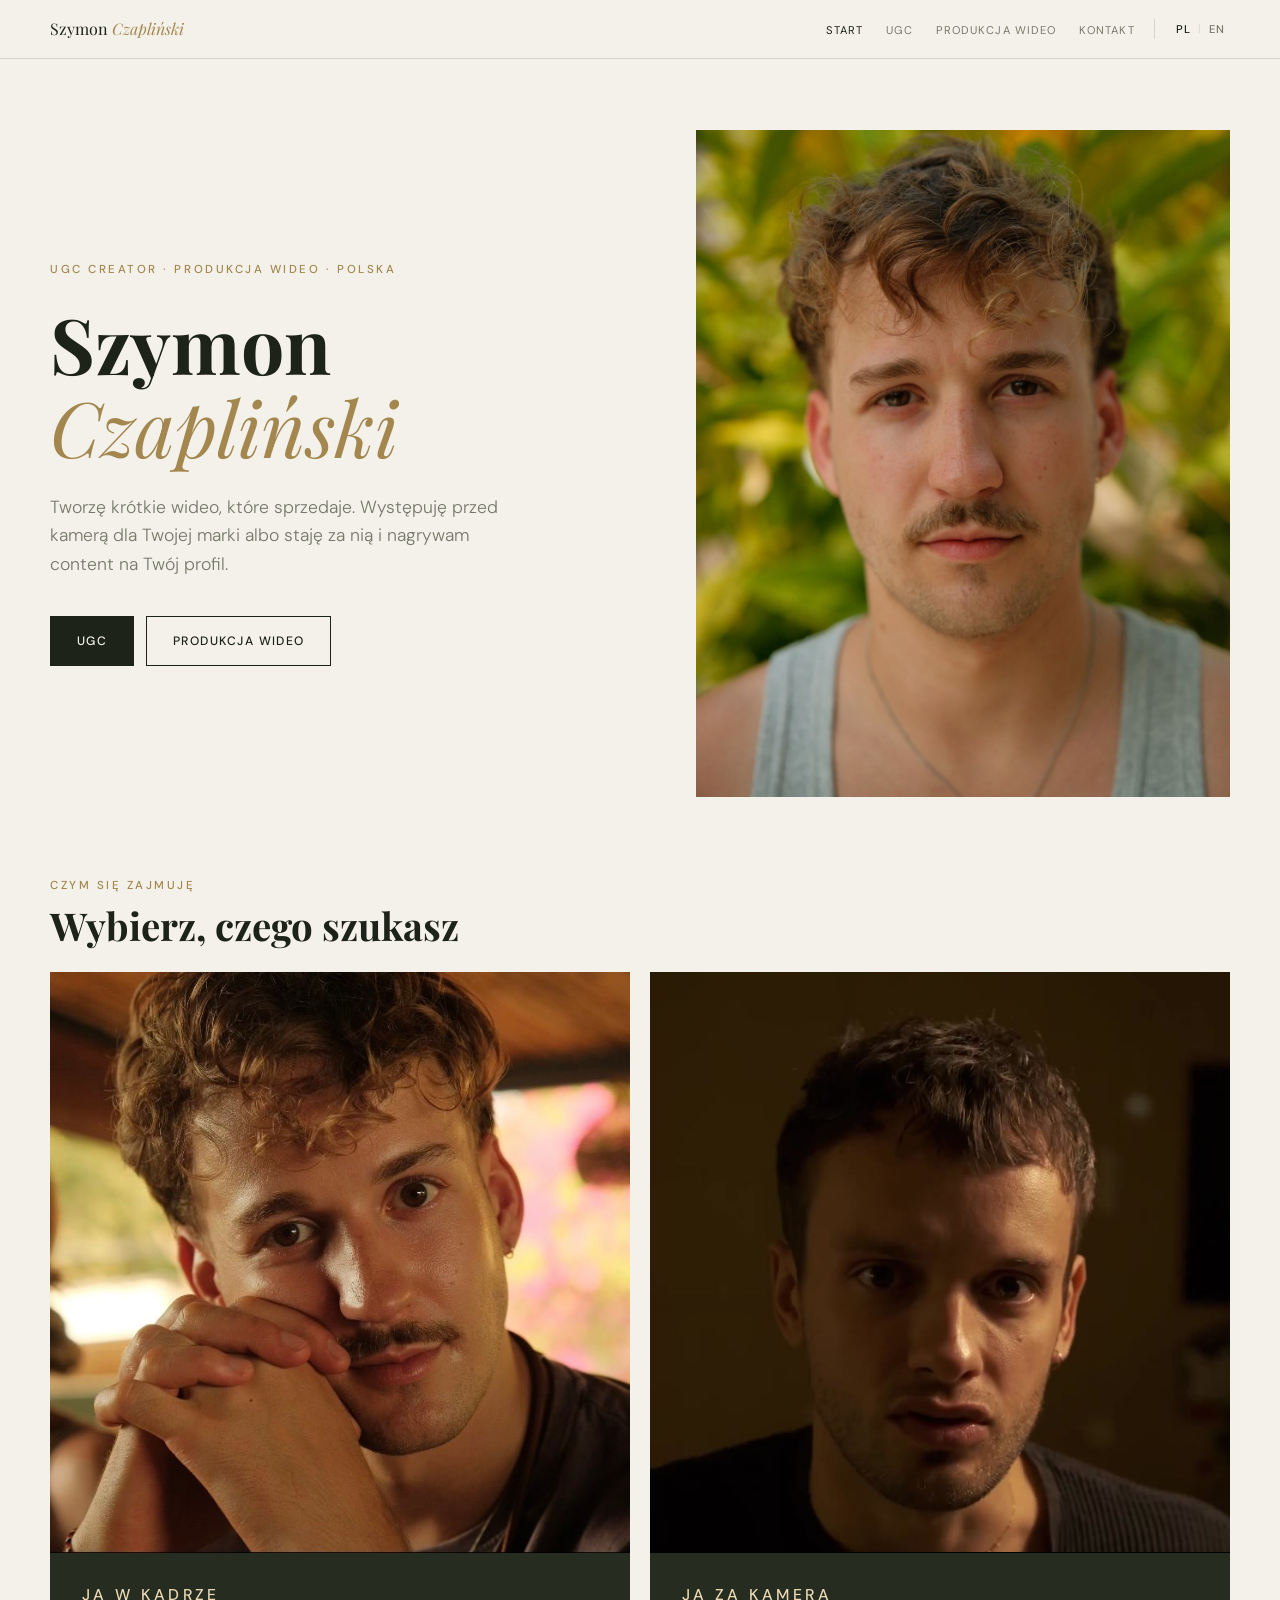
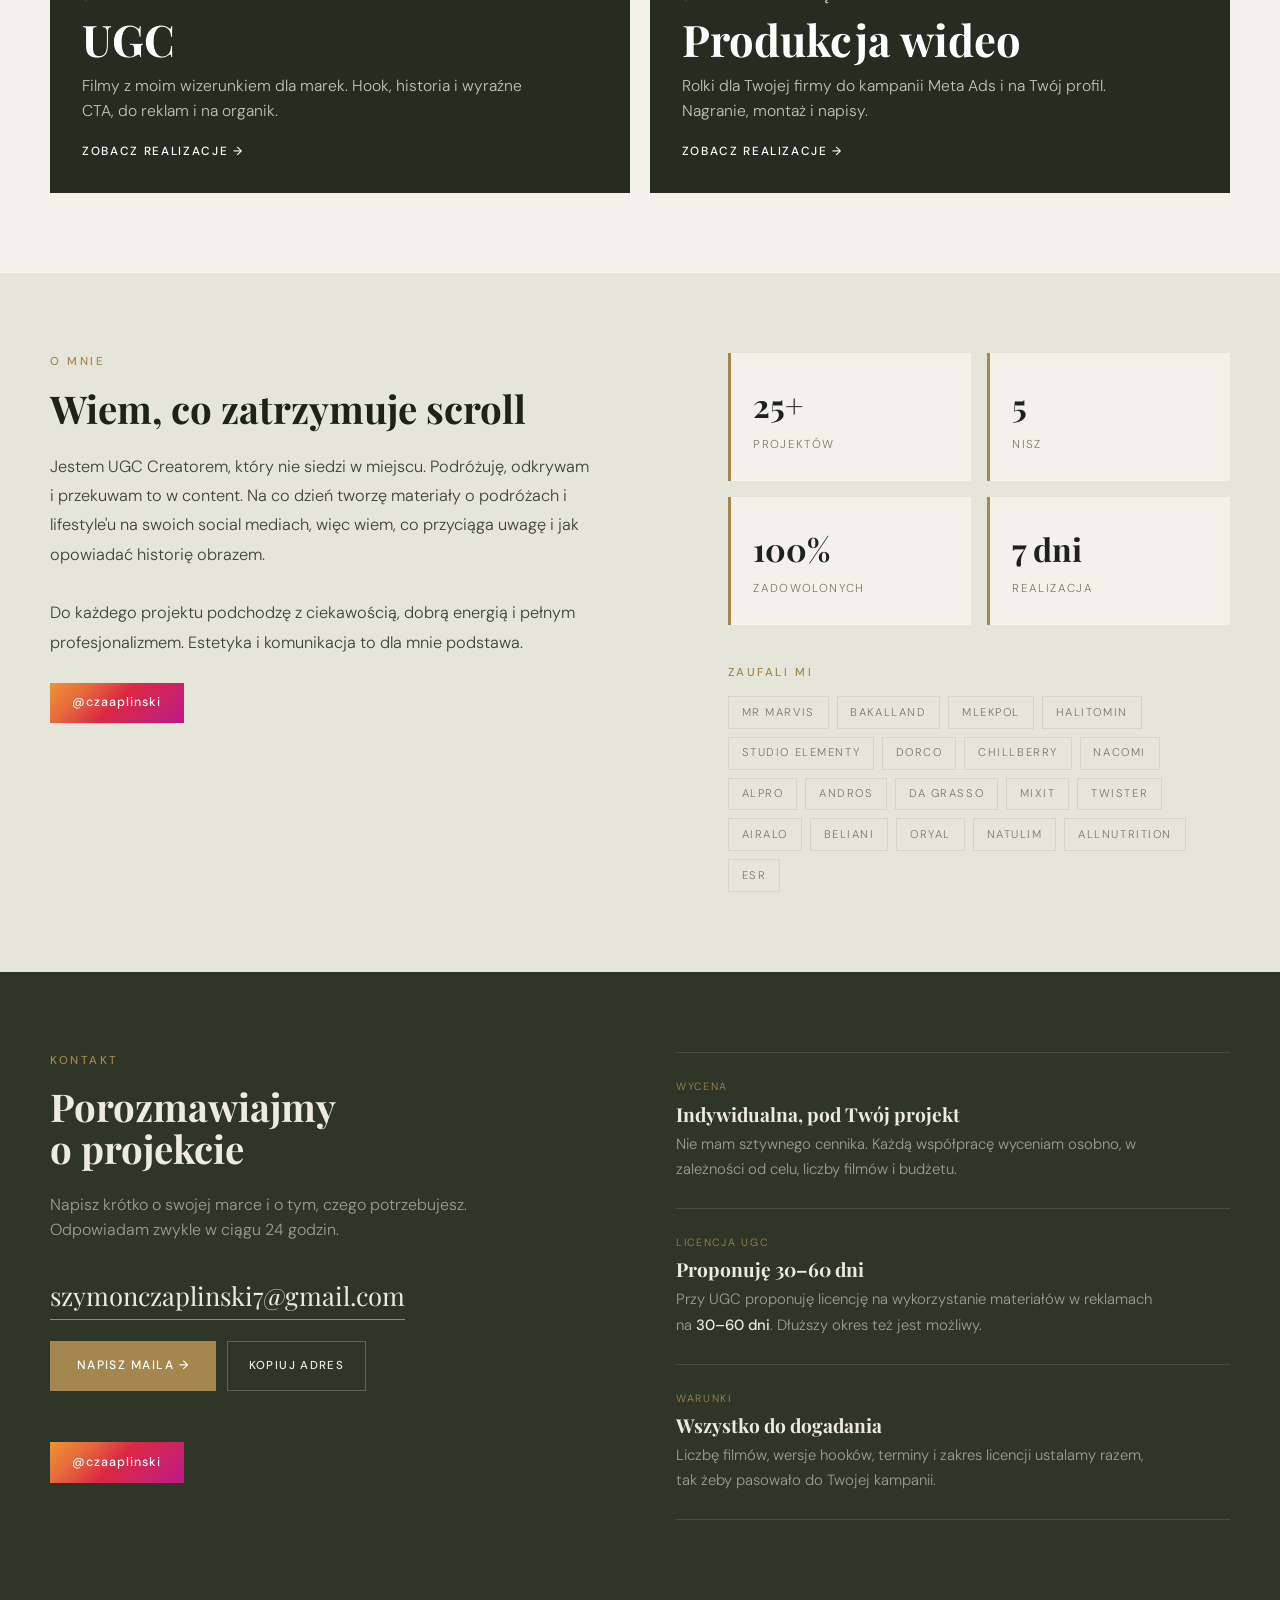
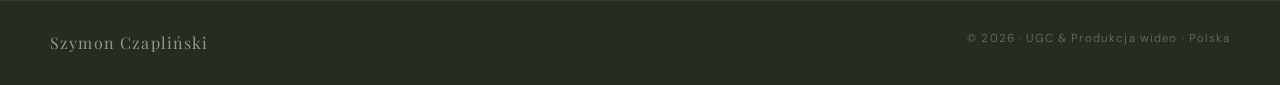
==== index.html @ f0880081 "Wymuszenie pobrania nowych plików po aktualizacji (wersja w adresach) Co-Authored-By: Claude Opus 5." ====
<!DOCTYPE html>
<html lang="pl">
<head>
<meta charset="UTF-8"/>
<meta name="viewport" content="width=device-width, initial-scale=1.0, viewport-fit=cover"/>
<title>Szymon Czapliński — UGC Creator & Produkcja wideo</title>
<meta name="description" content="Szymon Czapliński — UGC Creator i produkcja wideo. Krótkie filmy dla marek: UGC z moim wizerunkiem oraz rolki do kampanii Meta Ads i na profil firmy."/>
<meta property="og:type" content="website"/>
<meta property="og:title" content="Szymon Czapliński — UGC Creator & Produkcja wideo"/>
<meta property="og:description" content="Szymon Czapliński — UGC Creator i produkcja wideo. Krótkie filmy dla marek: UGC z moim wizerunkiem oraz rolki do kampanii Meta Ads i na profil firmy."/>
<meta property="og:image" content="https://szymonczaplinskiugc.github.io/szymonczaplinskiUGC/szymon-hero.jpg"/>
<meta property="og:locale" content="pl_PL"/>
<meta name="twitter:card" content="summary_large_image"/>
<link rel="preconnect" href="https://fonts.googleapis.com"/>
<link rel="preconnect" href="https://fonts.gstatic.com" crossorigin/>
<link href="https://fonts.googleapis.com/css2?family=Playfair+Display:ital,wght@0,400;0,700;1,400&amp;family=DM+Sans:wght@300;400;500&amp;display=swap" rel="stylesheet"/>
<link rel="stylesheet" href="style.css?v=202611021140"/>
</head>
<body>
<nav class="wrap"><div class="inner">
  <a class="logo" href="index.html">Szymon <em>Czapliński</em></a>
  <div class="nav-right">
    <ul class="nav-links"><li><a href="index.html" data-pl="Start" data-en="Home" aria-current="page">Start</a></li><li><a href="ugc.html" data-pl="UGC" data-en="UGC">UGC</a></li><li><a href="produkcja.html" data-pl="Produkcja wideo" data-en="Video production">Produkcja wideo</a></li><li><a href="#kontakt" data-pl="Kontakt" data-en="Contact">Kontakt</a></li></ul>
    <div class="lang-switch"><button class="lang-btn active" data-lang="pl">PL</button><span class="lang-sep">|</span><button class="lang-btn" data-lang="en">EN</button></div>
    <button class="hamburger" aria-label="Menu" aria-expanded="false" aria-controls="mobileMenu"><span></span><span></span><span></span></button>
  </div>
</div></nav>
<div class="mobile-menu" id="mobileMenu"><a href="index.html" data-pl="Start" data-en="Home">Start</a><a href="ugc.html" data-pl="UGC" data-en="UGC">UGC</a><a href="produkcja.html" data-pl="Produkcja wideo" data-en="Video production">Produkcja wideo</a><a href="#kontakt" data-pl="Kontakt" data-en="Contact">Kontakt</a></div>
<main>
<section class="hero wrap"><div class="inner">
  <div class="fade-up">
    <p class="eyebrow" data-pl="UGC Creator · Produkcja wideo · Polska" data-en="UGC Creator · Video production · Poland">UGC Creator · Produkcja wideo · Polska</p>
    <h1>Szymon<br><em>Czapliński</em></h1>
    <p class="lead" data-pl="Tworzę krótkie wideo, które sprzedaje. Występuję przed kamerą dla Twojej marki albo staję za nią i nagrywam content na Twój profil." data-en="I make short-form video that sells. I either step in front of the camera for your brand, or stay behind it and film content for your profile.">Tworzę krótkie wideo, które sprzedaje. Występuję przed kamerą dla Twojej marki albo staję za nią i nagrywam content na Twój profil.</p>
    <div class="ctas">
      <a class="btn solid" href="ugc.html">UGC</a>
      <a class="btn ghost" href="produkcja.html" data-pl="Produkcja wideo" data-en="Video production">Produkcja wideo</a>
    </div>
  </div>
  <div class="portrait"><img src="szymon-hero.jpg?v=202611021140" alt="Szymon Czapliński" fetchpriority="high"/></div>
</div></section>

<section class="doors wrap"><div class="inner">
  <p class="eyebrow" data-pl="Czym się zajmuję" data-en="What I do">Czym się zajmuję</p>
  <h2 data-pl="Wybierz, czego szukasz" data-en="Choose what you need">Wybierz, czego szukasz</h2>
  <div class="door-grid">
    <a class="door" href="ugc.html">
      <div class="door-media"><img src="szymon-ugc.jpg?v=202611021140" alt="Szymon Czapliński" loading="lazy"/></div>
      <div class="door-body">
        <p class="eyebrow" data-pl="Ja w kadrze" data-en="Me on camera">Ja w kadrze</p>
        <h3>UGC</h3>
        <p data-pl="Filmy z moim wizerunkiem dla marek. Hook, historia i wyraźne CTA, do reklam i na organik." data-en="Videos featuring me, made for brands. Hook, story and a clear CTA, for ads and organic.">Filmy z moim wizerunkiem dla marek. Hook, historia i wyraźne CTA, do reklam i na organik.</p>
        <span class="go" data-pl="Zobacz realizacje →" data-en="See the work →">Zobacz realizacje →</span>
      </div>
    </a>
    <a class="door" href="produkcja.html">
      <div class="door-media"><video src="studioelementy/se-fryzjerzy.mp4" poster="studioelementy/se-fryzjerzy.jpg" muted loop playsinline preload="metadata" data-autoplay></video></div>
      <div class="door-body">
        <p class="eyebrow" data-pl="Ja za kamerą" data-en="Me behind the camera">Ja za kamerą</p>
        <h3 data-pl="Produkcja wideo" data-en="Video production">Produkcja wideo</h3>
        <p data-pl="Rolki dla Twojej firmy do kampanii Meta Ads i na Twój profil. Nagranie, montaż i napisy." data-en="Reels for your business, for Meta Ads campaigns and your profile. Filming, editing and captions.">Rolki dla Twojej firmy do kampanii Meta Ads i na Twój profil. Nagranie, montaż i napisy.</p>
        <span class="go" data-pl="Zobacz realizacje →" data-en="See the work →">Zobacz realizacje →</span>
      </div>
    </a>
  </div>
</div></section>

<section class="about wrap" id="o-mnie"><div class="inner">
  <div>
    <p class="eyebrow" data-pl="O mnie" data-en="About me">O mnie</p>
    <h2 data-pl="Wiem, co zatrzymuje scroll" data-en="I know what stops the scroll">Wiem, co zatrzymuje scroll</h2>
    <p class="txt" data-pl="Jestem UGC Creatorem, który nie siedzi w miejscu. Podróżuję, odkrywam i przekuwam to w content. Na co dzień tworzę materiały o podróżach i lifestyle'u na swoich social mediach, więc wiem, co przyciąga uwagę i jak opowiadać historię obrazem.<br><br>Do każdego projektu podchodzę z ciekawością, dobrą energią i pełnym profesjonalizmem. Estetyka i komunikacja to dla mnie podstawa." data-en="I'm a UGC Creator who never stays in one place. I travel, explore and turn it all into content. I run my own travel and lifestyle social media, so I know what stops the scroll and how to tell a story through visuals.<br><br>I approach every project with curiosity, good energy and full professionalism. Aesthetics and communication are my foundation.">Jestem UGC Creatorem, który nie siedzi w miejscu. Podróżuję, odkrywam i przekuwam to w content. Na co dzień tworzę materiały o podróżach i lifestyle'u na swoich social mediach, więc wiem, co przyciąga uwagę i jak opowiadać historię obrazem.<br><br>Do każdego projektu podchodzę z ciekawością, dobrą energią i pełnym profesjonalizmem. Estetyka i komunikacja to dla mnie podstawa.</p>
    <a href="https://www.instagram.com/czaaplinski/" target="_blank" rel="noopener" class="ig">@czaaplinski</a>
  </div>
  <div>
    <div class="stats">
      <div class="stat"><b>25+</b><span data-pl="Projektów" data-en="Projects">Projektów</span></div>
      <div class="stat"><b>5</b><span data-pl="Nisz" data-en="Niches">Nisz</span></div>
      <div class="stat"><b>100%</b><span data-pl="Zadowolonych" data-en="Satisfaction">Zadowolonych</span></div>
      <div class="stat"><b data-pl="7 dni" data-en="7 days">7 dni</b><span data-pl="Realizacja" data-en="Delivery">Realizacja</span></div>
    </div>
    <div class="brands-block">
      <p class="eyebrow" data-pl="Zaufali mi" data-en="Brands I've worked with">Zaufali mi</p>
      <div class="brands"><span>MR MARVIS</span><span>Bakalland</span><span>Mlekpol</span><span>Halitomin</span><span>Studio Elementy</span><span>Dorco</span><span>Chillberry</span><span>Nacomi</span><span>Alpro</span><span>Andros</span><span>Da Grasso</span><span>Mixit</span><span>Twister</span><span>Airalo</span><span>Beliani</span><span>Oryal</span><span>Natulim</span><span>Allnutrition</span><span>ESR</span></div>
    </div>
  </div>
</div></section>
</main>
<section class="contact wrap" id="kontakt"><div class="inner">
  <div>
    <p class="eyebrow" data-pl="Kontakt" data-en="Contact">Kontakt</p>
    <h2 data-pl="Porozmawiajmy<br>o projekcie" data-en="Let's talk<br>about your project">Porozmawiajmy<br>o projekcie</h2>
    <p class="txt" data-pl="Napisz krótko o swojej marce i o tym, czego potrzebujesz. Odpowiadam zwykle w ciągu 24 godzin." data-en="Tell me briefly about your brand and what you need. I usually reply within 24 hours.">Napisz krótko o swojej marce i o tym, czego potrzebujesz. Odpowiadam zwykle w ciągu 24 godzin.</p>
    <div class="mail-box">
      <a class="mail-addr" href="mailto:szymonczaplinski7@gmail.com?subject=Wsp%C3%B3%C5%82praca">szymonczaplinski7@gmail.com</a>
      <div class="mail-actions">
        <a class="btn brass" href="mailto:szymonczaplinski7@gmail.com?subject=Wsp%C3%B3%C5%82praca" data-pl="Napisz maila →" data-en="Send an email →">Napisz maila →</a>
        <button type="button" class="copy-btn" data-pl="Kopiuj adres" data-en="Copy address">Kopiuj adres</button>
      </div>
    </div>
    <div class="ig-row"><a href="https://www.instagram.com/czaaplinski/" target="_blank" rel="noopener" class="ig">@czaaplinski</a></div>
  </div>
  <div class="terms">
    <div class="term">
      <p class="k" data-pl="Wycena" data-en="Pricing">Wycena</p>
      <h3 data-pl="Indywidualna, pod Twój projekt" data-en="Custom, built around your project">Indywidualna, pod Twój projekt</h3>
      <p data-pl="Nie mam sztywnego cennika. Każdą współpracę wyceniam osobno, w zależności od celu, liczby filmów i budżetu." data-en="I don't use a fixed price list. Every project is quoted separately, based on the goal, the number of videos and the budget.">Nie mam sztywnego cennika. Każdą współpracę wyceniam osobno, w zależności od celu, liczby filmów i budżetu.</p>
    </div>
    <div class="term">
      <p class="k" data-pl="Licencja UGC" data-en="UGC licence">Licencja UGC</p>
      <h3 data-pl="Proponuję 30–60 dni" data-en="I suggest 30–60 days">Proponuję 30–60 dni</h3>
      <p data-pl="Przy UGC proponuję licencję na wykorzystanie materiałów w reklamach na <b>30–60 dni</b>. Dłuższy okres też jest możliwy." data-en="For UGC I suggest a <b>30–60 day</b> licence to use the videos in ads. A longer period is possible too.">Przy UGC proponuję licencję na wykorzystanie materiałów w reklamach na <b>30–60 dni</b>. Dłuższy okres też jest możliwy.</p>
    </div>
    <div class="term">
      <p class="k" data-pl="Warunki" data-en="Terms">Warunki</p>
      <h3 data-pl="Wszystko do dogadania" data-en="Everything is negotiable">Wszystko do dogadania</h3>
      <p data-pl="Liczbę filmów, wersje hooków, terminy i zakres licencji ustalamy razem, tak żeby pasowało do Twojej kampanii." data-en="We agree on the number of videos, hook variants, deadlines and licence scope together, so it fits your campaign.">Liczbę filmów, wersje hooków, terminy i zakres licencji ustalamy razem, tak żeby pasowało do Twojej kampanii.</p>
    </div>
  </div>
</div></section>
<footer class="wrap"><div class="inner"><span class="logo">Szymon Czapliński</span><span data-pl="© 2026 · UGC &amp; Produkcja wideo · Polska" data-en="© 2026 · UGC &amp; Video production · Poland">© 2026 · UGC &amp; Produkcja wideo · Polska</span></div></footer>
<div class="lightbox" id="lightbox" role="dialog" aria-modal="true" aria-label="Wideo">
  <div class="phone-frame"><div class="lightbox-screen"></div></div>
  <button type="button" class="lightbox-close" data-pl="✕ Zamknij" data-en="✕ Close">✕ Zamknij</button>
</div>
<script src="script.js?v=202611021140"></script>
</body>
</html>
---- style.css ----
/* Szymon Czapliński — wspólne style dla index.html, ugc.html, produkcja.html
   Paleta: oliwka. Żeby zmienić kolory całej strony, zmień tylko wartości poniżej. */
:root{
  --bg:#F3F1EA;          /* tło strony */
  --surface:#E6E5D9;     /* tło sekcji "O mnie" i tagów */
  --ink:#1E2319;         /* tekst */
  --muted:#76796A;       /* tekst drugorzędny */
  --line:#D6D5C7;        /* linie i obramowania */
  --accent:#A3874E;      /* mosiądz: akcent, ramki telefonów */
  --deep:#262C20;        /* ciemne sekcje (oferta, stopka) */
  --deep-2:#2F3627;      /* sekcja kontaktu */
  --on-deep:#EDEBE0;
  --on-deep-muted:rgba(237,235,224,.58);
  --display:'Playfair Display',Georgia,'Times New Roman',serif;
  --body:'DM Sans',system-ui,-apple-system,'Segoe UI',sans-serif;
  --gutter:max(1.5rem,env(safe-area-inset-left,0px));
}
*,*::before,*::after{box-sizing:border-box;margin:0;padding:0}
html{scroll-behavior:smooth;scroll-padding-top:70px}
body{background:var(--bg);color:var(--ink);font-family:var(--body);font-weight:300;font-size:16px;line-height:1.6;overflow-x:hidden}
img,video{max-width:100%;display:block}
a{color:inherit}
button{font-family:inherit}
:focus-visible{outline:2px solid var(--accent);outline-offset:3px}
.wrap{padding-left:max(1.5rem,env(safe-area-inset-left,0px));padding-right:max(1.5rem,env(safe-area-inset-right,0px))}
.inner{max-width:1180px;margin:0 auto}
h1,h2,h3{font-family:var(--display);font-weight:700;line-height:1.08;text-wrap:balance}
.eyebrow{font-size:.72rem;font-weight:500;letter-spacing:.22em;text-transform:uppercase;color:var(--accent)}
.rule{width:40px;height:2px;background:var(--accent)}

/* ---------- nawigacja ---------- */
nav{position:fixed;top:0;left:0;right:0;z-index:100;background:rgba(243,241,234,.92);backdrop-filter:blur(12px);-webkit-backdrop-filter:blur(12px);border-bottom:1px solid var(--line)}
nav .inner{display:flex;align-items:center;justify-content:space-between;gap:1rem;padding-block:1rem}
.logo{font-family:var(--display);font-size:1rem;text-decoration:none;white-space:nowrap}
.logo em{color:var(--accent)}
.nav-right{display:flex;align-items:center;gap:1.2rem}
.nav-links{display:flex;gap:1.4rem;list-style:none;align-items:center}
.nav-links a{font-size:.7rem;font-weight:400;letter-spacing:.1em;text-transform:uppercase;color:var(--muted);text-decoration:none;transition:color .2s}
.nav-links a:hover,.nav-links a[aria-current="page"]{color:var(--ink)}
.lang-switch{display:flex;align-items:center;gap:.2rem;border-left:1px solid var(--line);padding-left:1rem}
.lang-btn{font-size:.7rem;font-weight:500;letter-spacing:.08em;background:none;border:none;cursor:pointer;color:var(--muted);padding:.2rem .3rem}
.lang-btn.active{color:var(--ink)}
.lang-sep{color:var(--line);font-size:.7rem}
.hamburger{display:none;flex-direction:column;gap:5px;background:none;border:none;cursor:pointer;padding:.4rem}
.hamburger span{display:block;width:22px;height:2px;background:var(--ink)}
.mobile-menu{display:none;position:fixed;top:57px;left:0;right:0;background:rgba(243,241,234,.98);backdrop-filter:blur(12px);-webkit-backdrop-filter:blur(12px);border-bottom:1px solid var(--line);padding:1rem 1.5rem 1.5rem;z-index:99;flex-direction:column}
.mobile-menu.open{display:flex}
.mobile-menu a{font-size:.8rem;letter-spacing:.1em;text-transform:uppercase;color:var(--muted);text-decoration:none;padding:.8rem 0;border-bottom:1px solid var(--line)}
.mobile-menu a:last-child{border-bottom:none}
main{padding-top:58px}

/* ---------- przyciski ---------- */
.btn{display:inline-flex;align-items:center;gap:.5rem;padding:.9rem 1.6rem;font-size:.76rem;font-weight:500;letter-spacing:.12em;text-transform:uppercase;text-decoration:none;border:1px solid var(--ink);transition:background .2s,color .2s,border-color .2s,opacity .2s;cursor:pointer}
.btn.solid{background:var(--ink);color:var(--bg)}
.btn.solid:hover{background:var(--accent);border-color:var(--accent)}
.btn.ghost{background:none;color:var(--ink)}
.btn.ghost:hover{border-color:var(--accent);color:var(--accent)}
.btn.brass{background:var(--accent);border-color:var(--accent);color:#fff}
.btn.brass:hover{opacity:.88}

/* ---------- start: hero ---------- */
.hero .inner{display:grid;grid-template-columns:1.05fr .95fr;gap:3.5rem;align-items:center;padding-block:4.5rem 4rem}
.hero h1{font-size:clamp(2.8rem,6vw,5.2rem);margin-top:1.4rem}
.hero h1 em{font-style:italic;font-weight:400;color:var(--accent)}
.hero .lead{font-size:1.1rem;color:var(--muted);margin-top:1.6rem;max-width:30rem}
.ctas{display:flex;gap:.8rem;flex-wrap:wrap;margin-top:2.4rem}
.portrait{aspect-ratio:4/5;overflow:hidden;background:var(--surface)}
.portrait img{width:100%;height:100%;object-fit:cover;object-position:50% 50%}
.fade-up{animation:fadeUp 1s ease both}
@keyframes fadeUp{from{opacity:0;transform:translateY(24px)}to{opacity:1;transform:none}}

/* ---------- start: kafelki ---------- */
.doors .inner{padding-block:1rem 5rem}
.doors h2{font-size:clamp(1.7rem,3vw,2.4rem);margin:.6rem 0 1.6rem}
.door-grid{display:grid;grid-template-columns:1fr 1fr;gap:1.2rem}
.door{position:relative;overflow:hidden;background:var(--deep);color:#fff;text-decoration:none;display:flex;flex-direction:column}
.door-media{position:relative;aspect-ratio:1/1;overflow:hidden;background:#000}
.door-media img,.door-media video{position:absolute;inset:0;width:100%;height:100%;object-fit:cover;transition:transform .8s ease}
.door-media video{object-position:50% 28%}
.door:hover .door-media img,.door:hover .door-media video{transform:scale(1.04)}
.door-body{padding:1.8rem 2rem 2rem;display:grid;gap:.6rem;flex:1;align-content:start}
.door .eyebrow{color:#E9D9B4}
.door h3{font-size:clamp(2rem,3.4vw,2.8rem);color:#fff}
.door p{color:rgba(255,255,255,.72);max-width:28rem;font-size:.98rem}
.door .go{margin-top:.6rem;font-size:.74rem;font-weight:500;letter-spacing:.14em;text-transform:uppercase}
.door:hover .go{color:#E9D9B4}

/* ---------- o mnie ---------- */
.about{background:var(--surface)}
.about .inner{display:grid;grid-template-columns:1.1fr .9fr;gap:4rem;padding-block:5rem;align-items:start}
.about h2{font-size:clamp(1.7rem,3vw,2.4rem);margin:1rem 0 1.4rem}
.about .txt{color:#3d4236;max-width:34rem;font-size:1.02rem;line-height:1.8}
.ig{display:inline-flex;align-items:center;gap:.6rem;margin-top:1.6rem;padding:.65rem 1.4rem;background:linear-gradient(135deg,#f09433,#e6683c,#dc2743,#cc2366,#bc1888);color:#fff;text-decoration:none;font-size:.78rem;font-weight:500;letter-spacing:.08em;transition:opacity .2s}
.ig:hover{opacity:.85}
.stats{display:grid;grid-template-columns:1fr 1fr;gap:1rem}
.stat{background:var(--bg);padding:1.6rem 1.4rem;border-left:3px solid var(--accent)}
.stat b{display:block;font-family:var(--display);font-size:2rem;font-weight:700;font-variant-numeric:tabular-nums}
.stat span{font-size:.72rem;letter-spacing:.12em;text-transform:uppercase;color:var(--muted)}
.brands-block{margin-top:2.4rem}
.brands{display:flex;flex-wrap:wrap;gap:.5rem;margin-top:.9rem}
.brands span{font-size:.7rem;letter-spacing:.14em;text-transform:uppercase;color:var(--muted);padding:.4rem .8rem;border:1px solid var(--line)}

/* ---------- nagłówek podstron ---------- */
.page-head .inner{padding-block:4.5rem 2.5rem;display:grid;gap:1.2rem}
.page-head h1{font-size:clamp(2.4rem,5vw,4rem)}
.page-head h1 em{font-style:italic;font-weight:400;color:var(--accent)}
.page-head.with-media .inner{grid-template-columns:1.1fr .9fr;gap:3.5rem;align-items:center}
.page-head-text{display:grid;gap:1.2rem;align-content:center}
.head-photo{margin:0;display:grid;gap:.7rem}
.head-photo img{width:100%;aspect-ratio:1/1;object-fit:cover}
.head-photo figcaption{font-size:.68rem;letter-spacing:.14em;text-transform:uppercase;color:var(--muted)}
.page-head .lead{color:var(--muted);font-size:1.08rem;max-width:36rem}

/* ---------- telefony (ramki) ---------- */
.phone{display:flex;flex-direction:column;align-items:center;gap:.9rem}
.phone-frame{width:100%;max-width:210px;background:#000;border-radius:38px;padding:5px;box-shadow:0 0 0 2px var(--accent),0 20px 40px rgba(0,0,0,.18)}
.phone-screen{position:relative;aspect-ratio:9/16;width:100%;border-radius:33px;overflow:hidden;background:#000;cursor:pointer;border:0;padding:0;display:block}
.phone-screen img,.phone-screen video{position:absolute;inset:0;width:100%;height:100%;object-fit:cover}
.play{position:absolute;inset:0;display:grid;place-items:center;background:rgba(0,0,0,.15)}
.play i{width:46px;height:46px;border-radius:50%;background:rgba(255,255,255,.95);display:grid;place-items:center;transition:transform .2s}
.phone-screen:hover .play i{transform:scale(1.1)}
.play svg{width:16px;height:16px;fill:#111;margin-left:2px}
.phone-cap{font-size:.68rem;letter-spacing:.12em;text-transform:uppercase;color:var(--muted);text-align:center}
.phone-tag{font-size:.6rem;letter-spacing:.14em;text-transform:uppercase;color:var(--accent);margin-top:-.6rem}

/* ---------- UGC: najnowsza realizacja ---------- */
.latest .inner{display:flex;align-items:center;gap:2.5rem;padding-block:0 4rem;flex-wrap:wrap}
.latest .phone-frame{width:200px;flex-shrink:0;border-radius:34px}
.latest video{width:100%;aspect-ratio:9/16;object-fit:cover;border-radius:29px;background:#000}
.latest h2{font-size:1.6rem;margin:.5rem 0 1.4rem}
.sound{display:inline-flex;align-items:center;gap:.5rem;padding:.6rem 1.2rem;background:none;border:1px solid var(--line);color:var(--muted);font-size:.72rem;font-weight:500;letter-spacing:.12em;text-transform:uppercase;cursor:pointer;transition:border-color .2s,color .2s}
.sound:hover{border-color:var(--accent);color:var(--ink)}
.sound svg{width:13px;height:13px;fill:currentColor}

/* ---------- UGC: przewijana lista filmów ---------- */
.videos{background:var(--surface);overflow:hidden}
.videos .inner{padding-block:4.5rem 1rem}
.videos h2{font-size:clamp(1.8rem,3vw,2.6rem);margin:.8rem 0 1.2rem}
.scroll-hint{display:flex;align-items:center;gap:.5rem;font-size:.7rem;letter-spacing:.1em;text-transform:uppercase;color:var(--muted);margin-top:1.4rem}
.scroll-hint::after{content:'→';font-size:1rem}
.scroller{overflow-x:auto;-webkit-overflow-scrolling:touch;scrollbar-width:none;padding-bottom:4rem}
.scroller::-webkit-scrollbar{display:none}
.scroller-track{display:flex;gap:2rem;width:max-content;padding:1rem max(1.5rem,calc((100vw - 1180px)/2))}
.scroller .phone-frame{width:160px;border-radius:40px}
.scroller .phone-screen{border-radius:35px}

/* ---------- produkcja: projekt ---------- */
.project .inner{padding-block:1rem 4rem}
.project-card{border-top:1px solid var(--line);padding-top:2.4rem;display:grid;grid-template-columns:.8fr 1.2fr;gap:3rem;align-items:start}
.project-card + .project-card{margin-top:4rem}
.client{font-family:var(--display);font-size:clamp(1.9rem,3.2vw,2.6rem);font-weight:400}
.client b{font-weight:700}
.project-meta{display:grid;gap:1.1rem}
.tags{display:flex;flex-wrap:wrap;gap:.45rem}
.tag{font-size:.66rem;font-weight:500;letter-spacing:.14em;text-transform:uppercase;padding:.35rem .7rem;background:var(--surface)}
.tag.ads{background:var(--accent);color:#fff}
.project-meta p{color:#3d4236;max-width:26rem}
.phones{display:grid;grid-template-columns:repeat(3,1fr);gap:1.4rem}

/* ---------- ciemna sekcja oferty ---------- */
.offer{background:var(--deep);color:var(--on-deep)}
.offer .inner{padding-block:5rem}
.offer h2{font-size:clamp(1.8rem,3vw,2.6rem);margin:1rem 0 1.2rem;color:var(--on-deep)}
.offer .intro{color:var(--on-deep-muted);max-width:36rem;font-size:1.02rem;line-height:1.8;margin-bottom:3rem}
.offer-grid{display:grid;grid-template-columns:repeat(3,1fr);gap:1px;background:rgba(237,235,224,.12);margin-bottom:3rem}
.offer-card{background:var(--deep);padding:2.4rem 2rem;display:grid;gap:.7rem;align-content:start;position:relative;transition:background .3s}
.offer-card::before{content:'';position:absolute;top:0;left:0;right:0;height:2px;background:var(--accent);transform:scaleX(0);transform-origin:left;transition:transform .4s ease}
.offer-card:hover::before{transform:scaleX(1)}
.offer-card:hover{background:#2c3325}
.offer-card .k{font-size:.66rem;letter-spacing:.16em;text-transform:uppercase;color:var(--accent)}
.offer-card h3{font-size:1.25rem;color:var(--on-deep)}
.offer-card p{color:var(--on-deep-muted);font-size:.92rem;line-height:1.75}
.offer-cta{display:flex;align-items:center;justify-content:space-between;gap:2rem;padding:2.6rem;border:1px solid rgba(237,235,224,.12);flex-wrap:wrap}
.offer-cta p{max-width:30rem;color:var(--on-deep-muted)}
.offer-cta strong{color:var(--on-deep);font-weight:500}

/* ---------- kontakt ---------- */
.contact{background:var(--deep-2);color:var(--on-deep)}
.contact .inner{display:grid;grid-template-columns:1fr 1fr;gap:4.5rem;padding-block:5rem;align-items:start}
.contact h2{font-size:clamp(1.8rem,3vw,2.6rem);color:var(--on-deep);margin:1rem 0 1.4rem}
.contact .txt{color:var(--on-deep-muted);margin-bottom:2rem;max-width:30rem}
.mail-box{display:grid;gap:.9rem;justify-items:start}
.mail-addr{font-family:var(--display);font-size:clamp(1.15rem,2.4vw,1.6rem);color:var(--on-deep);text-decoration:none;word-break:break-all;border-bottom:1px solid var(--accent);padding-bottom:.2rem}
.mail-addr:hover{color:var(--accent)}
.mail-actions{display:flex;gap:.7rem;flex-wrap:wrap;margin-top:.4rem}
.copy-btn{background:none;border:1px solid rgba(237,235,224,.25);color:var(--on-deep);padding:.9rem 1.3rem;font-size:.72rem;font-weight:500;letter-spacing:.12em;text-transform:uppercase;cursor:pointer;transition:border-color .2s,color .2s}
.copy-btn:hover{border-color:var(--accent);color:var(--accent)}
.ig-row{margin-top:1.6rem}
.terms{display:grid;gap:0;border-top:1px solid rgba(237,235,224,.12)}
.term{display:grid;gap:.45rem;padding:1.6rem 0;border-bottom:1px solid rgba(237,235,224,.12)}
.term .k{font-size:.66rem;letter-spacing:.16em;text-transform:uppercase;color:var(--accent)}
.term h3{font-size:1.2rem;color:var(--on-deep)}
.term p{color:var(--on-deep-muted);font-size:.93rem;line-height:1.7;max-width:30rem}
.term b{color:var(--on-deep);font-weight:500}

footer{background:var(--deep);border-top:1px solid rgba(237,235,224,.08);color:rgba(237,235,224,.35);font-size:.72rem;letter-spacing:.1em}
footer .inner{padding-block:1.8rem;display:flex;justify-content:space-between;gap:1rem;flex-wrap:wrap}
footer .logo{color:rgba(237,235,224,.55)}

/* ---------- okno odtwarzania ---------- */
.lightbox{display:none;position:fixed;inset:0;z-index:999;background:rgba(10,10,8,.95);flex-direction:column;align-items:center;justify-content:center;gap:1rem;padding:16px}
.lightbox.active{display:flex}
.lightbox .phone-frame{width:min(300px,78vw);max-width:none;border-radius:40px;box-shadow:0 0 0 2px var(--accent),0 25px 50px rgba(0,0,0,.5)}
.lightbox-screen{aspect-ratio:9/16;border-radius:35px;overflow:hidden;background:#000}
.lightbox-screen iframe,.lightbox-screen video{width:100%;height:100%;border:0;display:block;object-fit:cover}
.lightbox-close{background:none;border:none;color:#fff;font-size:.9rem;cursor:pointer;opacity:.75;letter-spacing:.1em;text-transform:uppercase}

@media (prefers-reduced-motion:reduce){*{animation-duration:.01ms!important;transition-duration:.01ms!important}html{scroll-behavior:auto}}

@media (max-width:860px){
  .nav-links{display:none}
  .hamburger{display:flex}
  .hero .inner,.about .inner,.project-card,.contact .inner{grid-template-columns:1fr;gap:2.4rem}
  .hero .inner{padding-block:2rem 3rem}
  .portrait{aspect-ratio:4/5;order:-1}
  .page-head.with-media .inner{grid-template-columns:1fr;gap:2rem}
  .door-grid,.offer-grid{grid-template-columns:1fr}
  .door-body{padding:1.4rem 1.4rem 1.6rem}
  .phones{gap:.7rem}
  .phones .phone-frame{border-radius:24px;padding:3px}
  .phones .phone-screen{border-radius:21px}
  .phones .play i{width:34px;height:34px}
  .latest .phone-frame{width:140px}
  .latest .inner{gap:1.5rem}
  .scroller-track{padding-inline:1.5rem}
  .offer-cta{padding:1.8rem}
}
@media (max-width:420px){
  .logo{font-size:.88rem}
  .lang-switch{padding-left:.6rem}
}
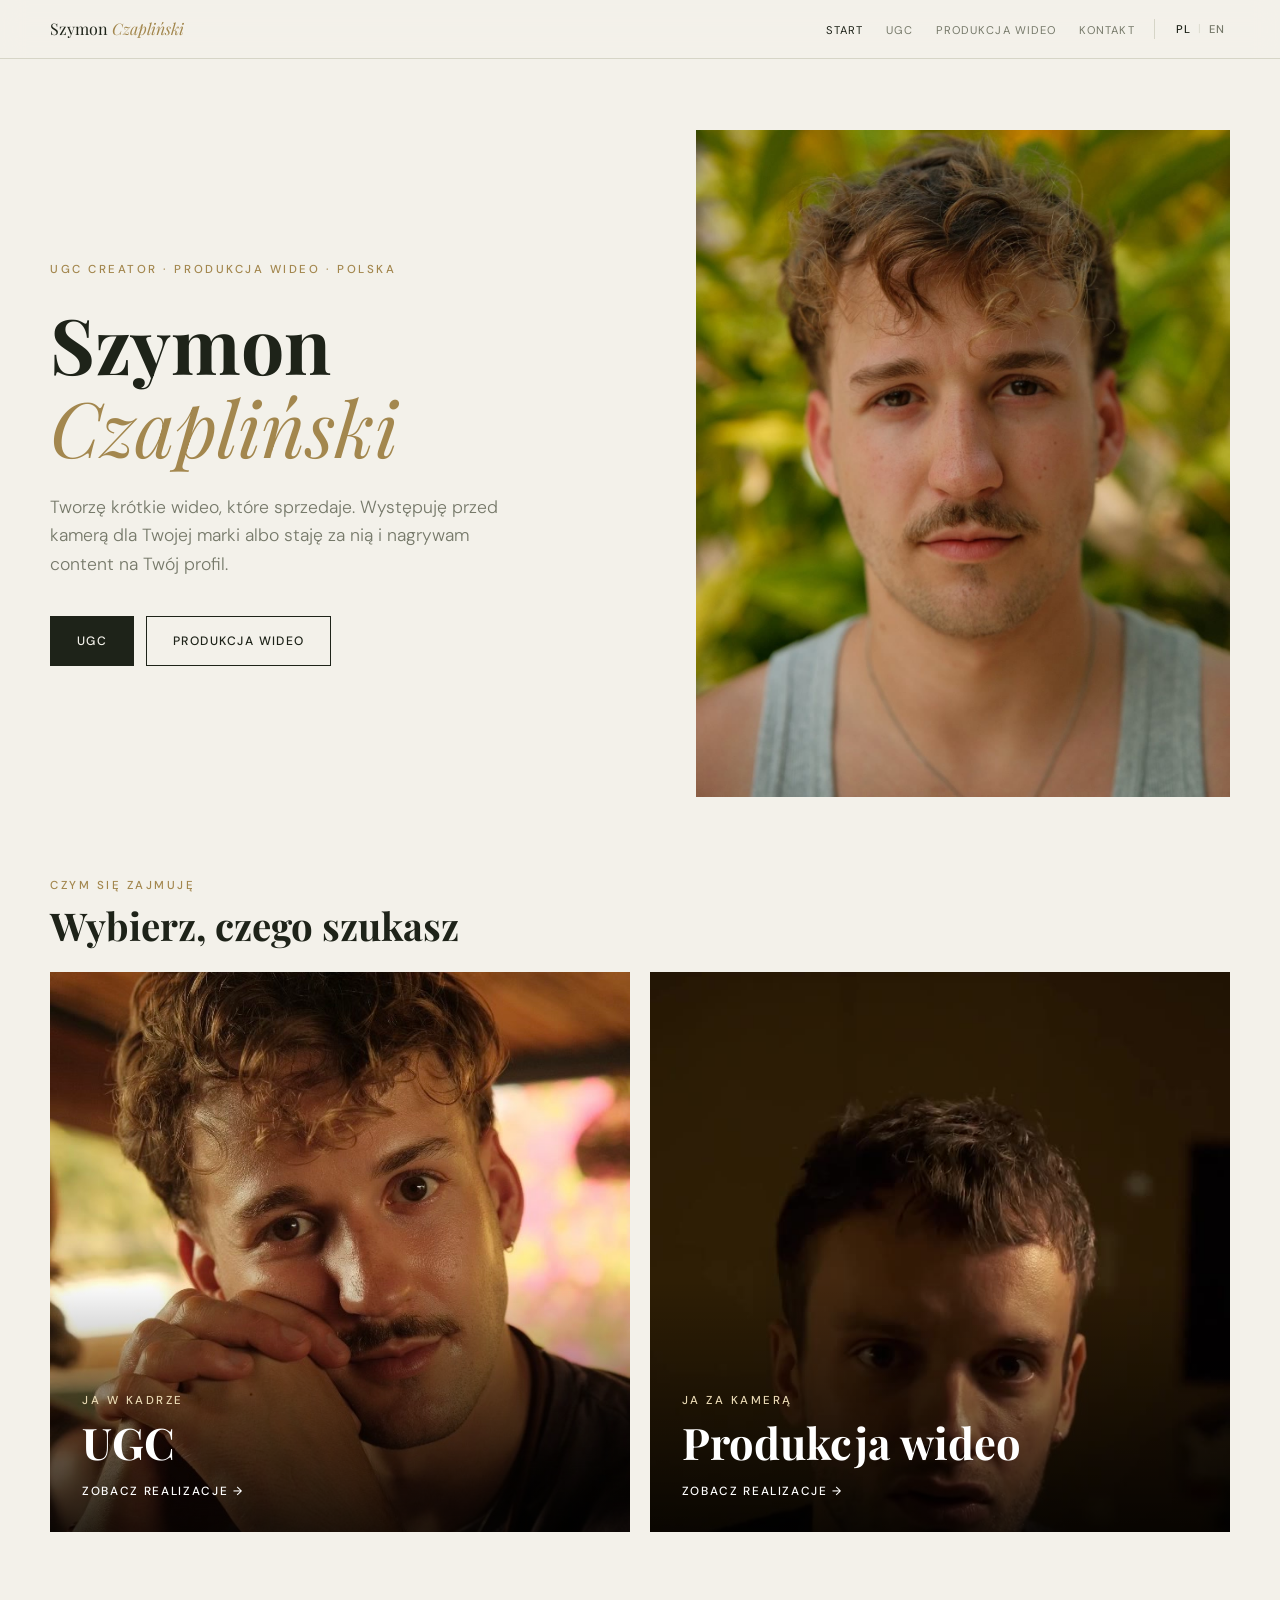
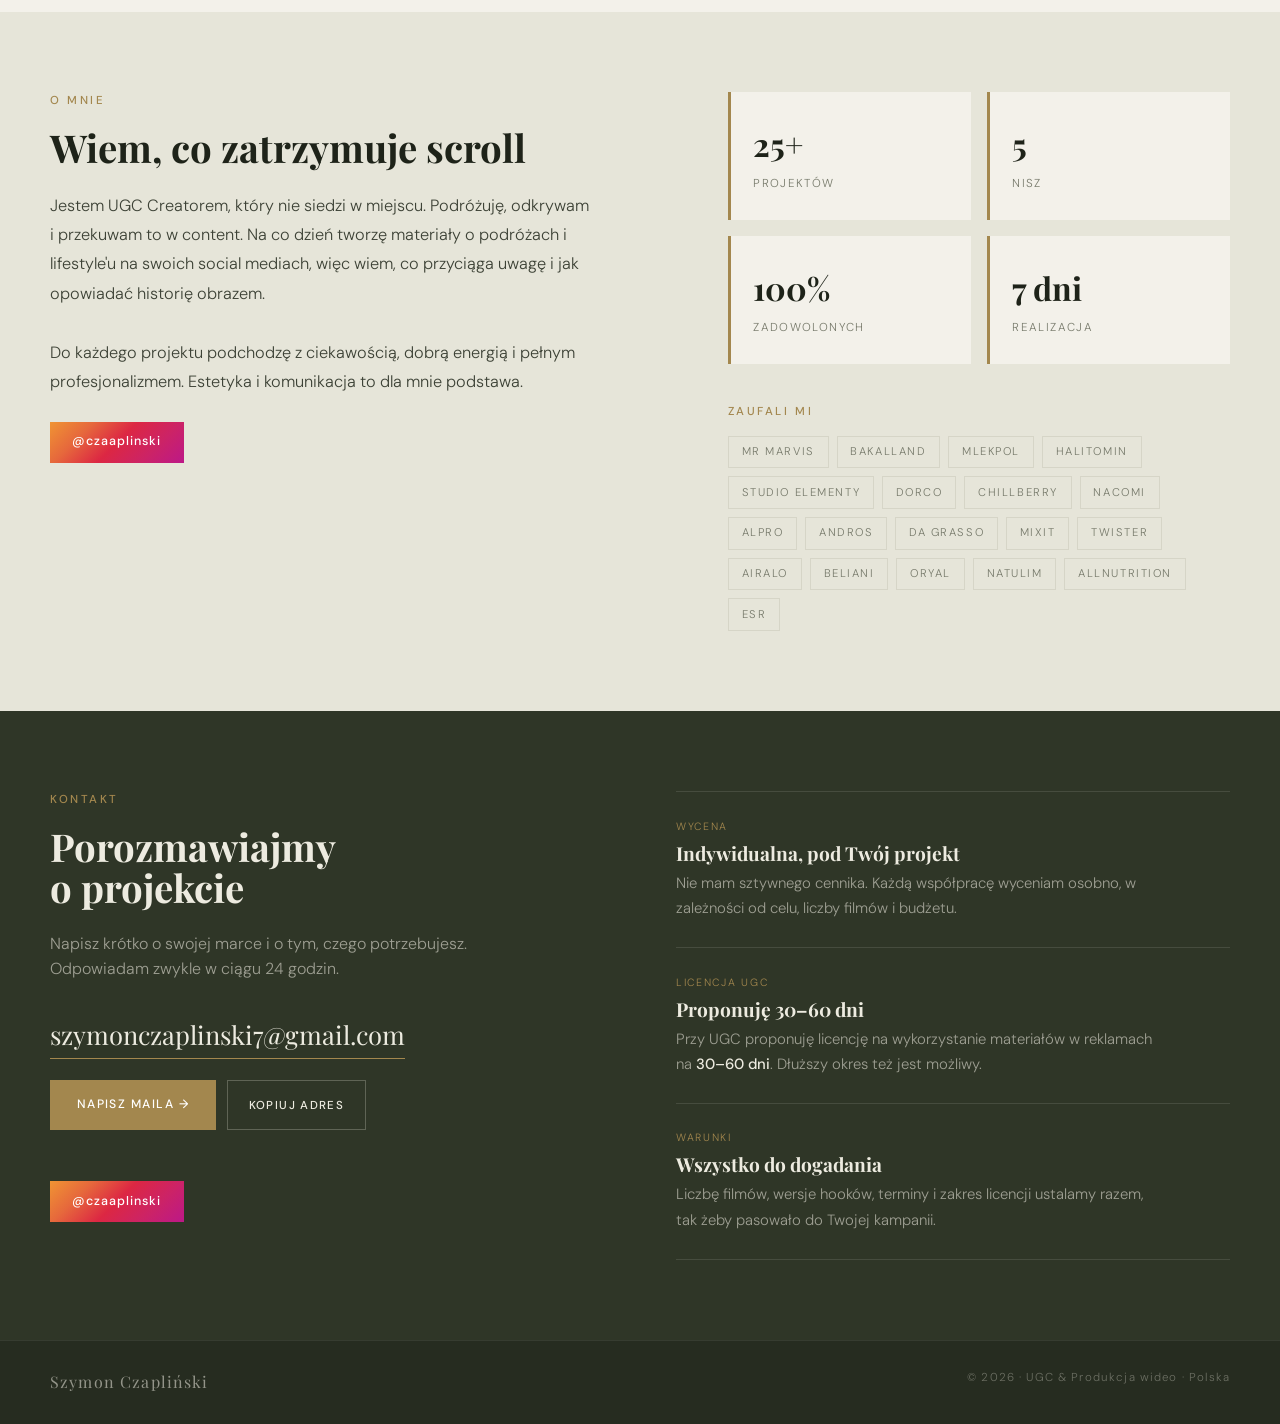
==== commit 7f3b703f: "Kafelki: napisy z powrotem na zdjęciu/filmie, twarze nad napisem Co-Authored-By: Claude Opus 5.5 <no" ====
--- a/index.html
+++ b/index.html
@@ -14,7 +14,7 @@
 <link rel="preconnect" href="https://fonts.googleapis.com"/>
 <link rel="preconnect" href="https://fonts.gstatic.com" crossorigin/>
 <link href="https://fonts.googleapis.com/css2?family=Playfair+Display:ital,wght@0,400;0,700;1,400&amp;family=DM+Sans:wght@300;400;500&amp;display=swap" rel="stylesheet"/>
-<link rel="stylesheet" href="style.css?v=202611021140"/>
+<link rel="stylesheet" href="style.css?v=202611021142"/>
 </head>
 <body>
 <nav class="wrap"><div class="inner">
@@ -37,7 +37,7 @@
       <a class="btn ghost" href="produkcja.html" data-pl="Produkcja wideo" data-en="Video production">Produkcja wideo</a>
     </div>
   </div>
-  <div class="portrait"><img src="szymon-hero.jpg?v=202611021140" alt="Szymon Czapliński" fetchpriority="high"/></div>
+  <div class="portrait"><img src="szymon-hero.jpg?v=202611021142" alt="Szymon Czapliński" fetchpriority="high"/></div>
 </div></section>
 
 <section class="doors wrap"><div class="inner">
@@ -45,11 +45,10 @@
   <h2 data-pl="Wybierz, czego szukasz" data-en="Choose what you need">Wybierz, czego szukasz</h2>
   <div class="door-grid">
     <a class="door" href="ugc.html">
-      <div class="door-media"><img src="szymon-ugc.jpg?v=202611021140" alt="Szymon Czapliński" loading="lazy"/></div>
+      <div class="door-media"><img src="szymon-ugc.jpg?v=202611021142" alt="Szymon Czapliński" loading="lazy"/></div>
       <div class="door-body">
         <p class="eyebrow" data-pl="Ja w kadrze" data-en="Me on camera">Ja w kadrze</p>
         <h3>UGC</h3>
-        <p data-pl="Filmy z moim wizerunkiem dla marek. Hook, historia i wyraźne CTA, do reklam i na organik." data-en="Videos featuring me, made for brands. Hook, story and a clear CTA, for ads and organic.">Filmy z moim wizerunkiem dla marek. Hook, historia i wyraźne CTA, do reklam i na organik.</p>
         <span class="go" data-pl="Zobacz realizacje →" data-en="See the work →">Zobacz realizacje →</span>
       </div>
     </a>
@@ -58,7 +57,6 @@
       <div class="door-body">
         <p class="eyebrow" data-pl="Ja za kamerą" data-en="Me behind the camera">Ja za kamerą</p>
         <h3 data-pl="Produkcja wideo" data-en="Video production">Produkcja wideo</h3>
-        <p data-pl="Rolki dla Twojej firmy do kampanii Meta Ads i na Twój profil. Nagranie, montaż i napisy." data-en="Reels for your business, for Meta Ads campaigns and your profile. Filming, editing and captions.">Rolki dla Twojej firmy do kampanii Meta Ads i na Twój profil. Nagranie, montaż i napisy.</p>
         <span class="go" data-pl="Zobacz realizacje →" data-en="See the work →">Zobacz realizacje →</span>
       </div>
     </a>
@@ -123,6 +121,6 @@
   <div class="phone-frame"><div class="lightbox-screen"></div></div>
   <button type="button" class="lightbox-close" data-pl="✕ Zamknij" data-en="✕ Close">✕ Zamknij</button>
 </div>
-<script src="script.js?v=202611021140"></script>
+<script src="script.js?v=202611021142"></script>
 </body>
 </html>
--- a/style.css
+++ b/style.css
@@ -73,16 +73,16 @@
 .doors .inner{padding-block:1rem 5rem}
 .doors h2{font-size:clamp(1.7rem,3vw,2.4rem);margin:.6rem 0 1.6rem}
 .door-grid{display:grid;grid-template-columns:1fr 1fr;gap:1.2rem}
-.door{position:relative;overflow:hidden;background:var(--deep);color:#fff;text-decoration:none;display:flex;flex-direction:column}
-.door-media{position:relative;aspect-ratio:1/1;overflow:hidden;background:#000}
-.door-media img,.door-media video{position:absolute;inset:0;width:100%;height:100%;object-fit:cover;transition:transform .8s ease}
-.door-media video{object-position:50% 28%}
+.door{position:relative;overflow:hidden;background:var(--deep);color:#fff;text-decoration:none;display:flex;flex-direction:column;justify-content:flex-end;min-height:560px}
+.door-media{position:absolute;inset:0;background:#000}
+.door-media img,.door-media video{position:absolute;inset:0;width:100%;height:100%;object-fit:cover;object-position:50% 30%;transition:transform .8s ease}
+.door-media video{object-position:50% 10%}
 .door:hover .door-media img,.door:hover .door-media video{transform:scale(1.04)}
-.door-body{padding:1.8rem 2rem 2rem;display:grid;gap:.6rem;flex:1;align-content:start}
+.door::after{content:"";position:absolute;inset:0;z-index:1;background:linear-gradient(180deg,rgba(0,0,0,0) 55%,rgba(0,0,0,.78) 100%)}
+.door-body{position:relative;z-index:2;padding:2rem;display:grid;gap:.5rem}
 .door .eyebrow{color:#E9D9B4}
 .door h3{font-size:clamp(2rem,3.4vw,2.8rem);color:#fff}
-.door p{color:rgba(255,255,255,.72);max-width:28rem;font-size:.98rem}
-.door .go{margin-top:.6rem;font-size:.74rem;font-weight:500;letter-spacing:.14em;text-transform:uppercase}
+.door .go{margin-top:.5rem;font-size:.74rem;font-weight:500;letter-spacing:.14em;text-transform:uppercase}
 .door:hover .go{color:#E9D9B4}
 
 /* ---------- o mnie ---------- */
@@ -215,6 +215,7 @@
   .portrait{aspect-ratio:4/5;order:-1}
   .page-head.with-media .inner{grid-template-columns:1fr;gap:2rem}
   .door-grid,.offer-grid{grid-template-columns:1fr}
+  .door{min-height:480px}
   .door-body{padding:1.4rem 1.4rem 1.6rem}
   .phones{gap:.7rem}
   .phones .phone-frame{border-radius:24px;padding:3px}
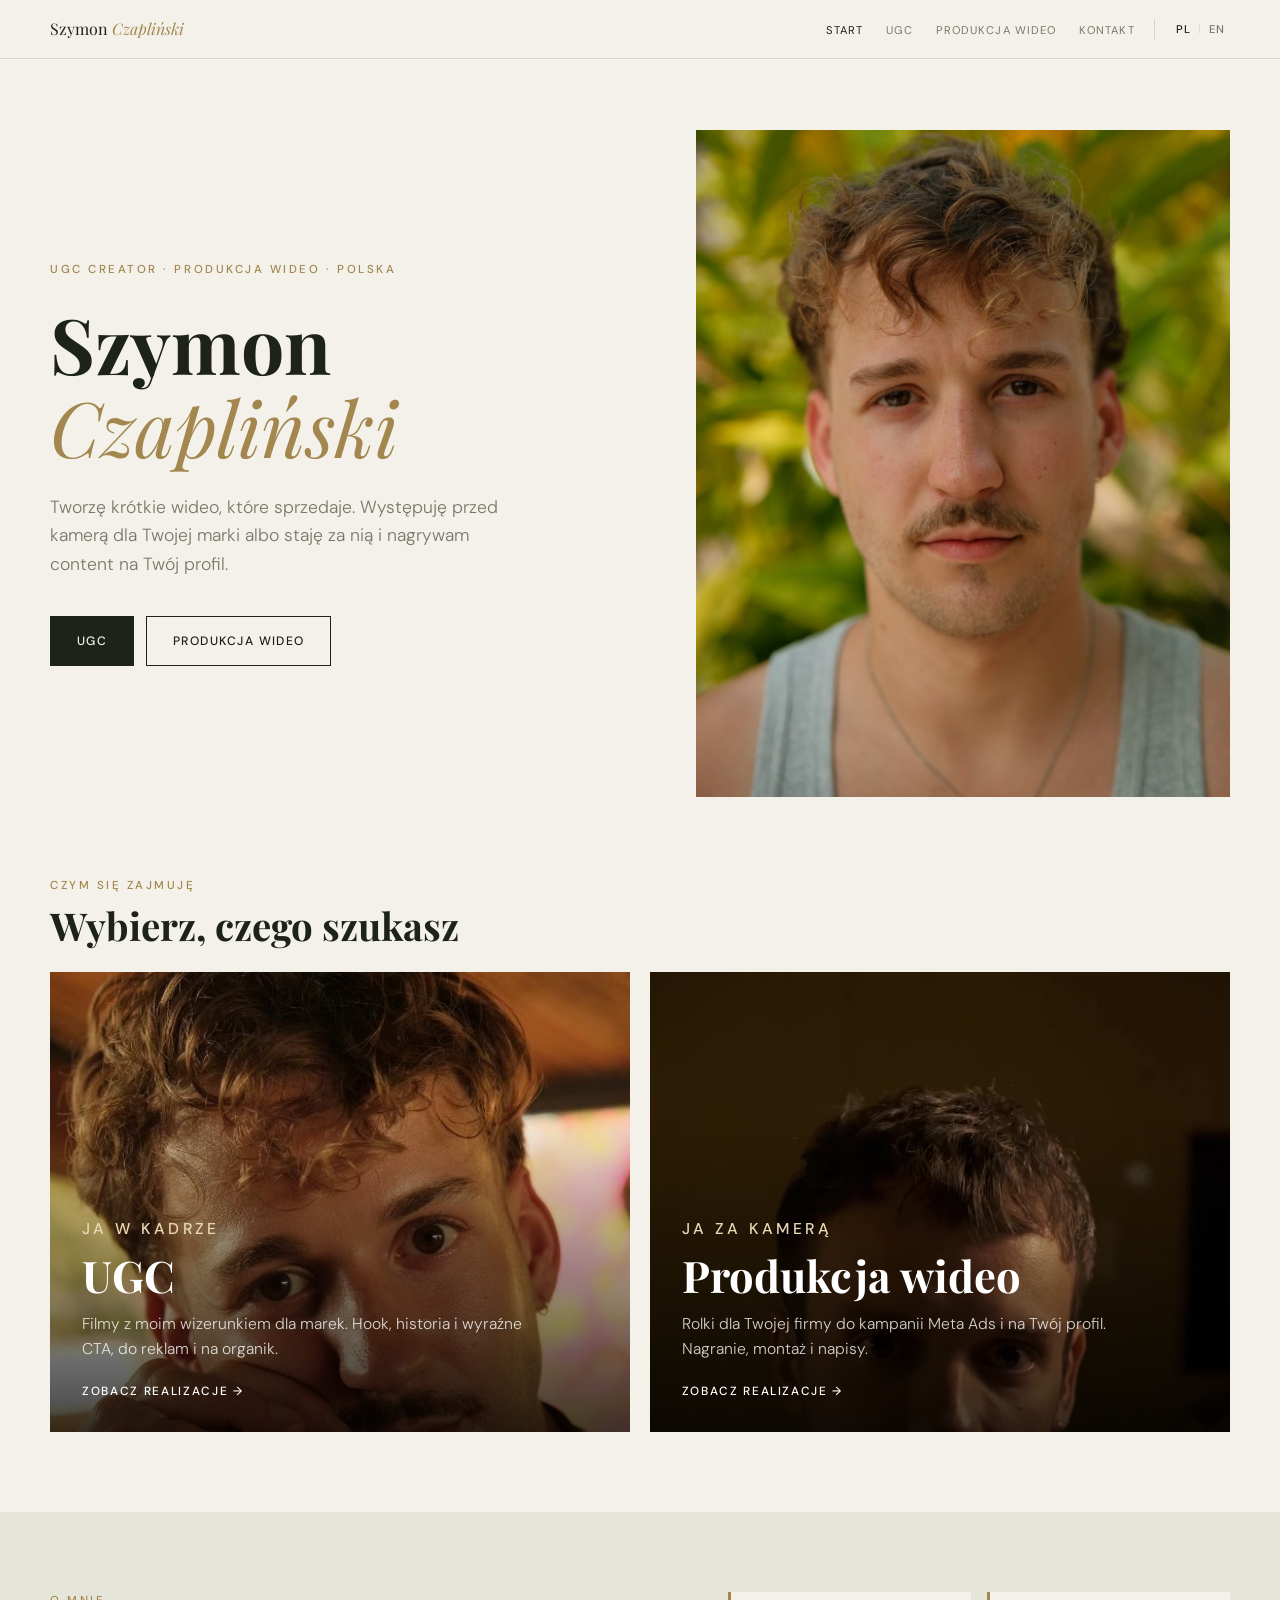
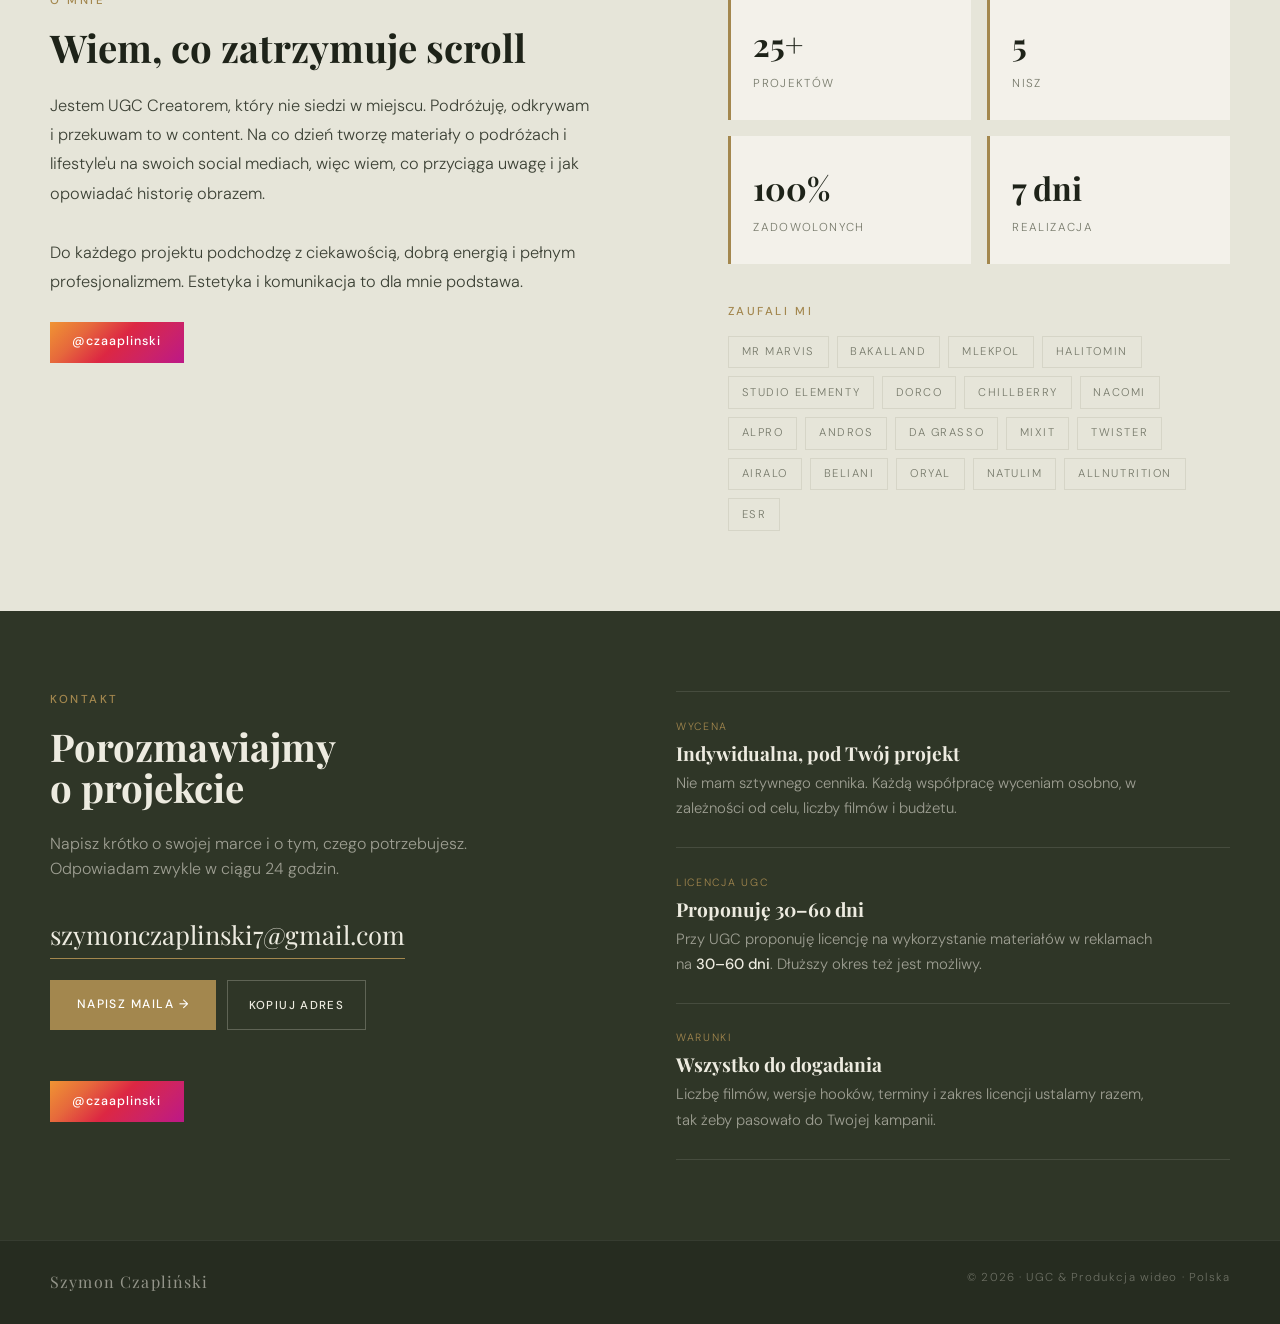
==== commit f9aaddb0: "Kafelki: pierwotny układ z opisami, zdjęcie UGC obniżone do linii napisu Co-Authored-By: Claude Opus" ====
--- a/index.html
+++ b/index.html
@@ -14,7 +14,7 @@
 <link rel="preconnect" href="https://fonts.googleapis.com"/>
 <link rel="preconnect" href="https://fonts.gstatic.com" crossorigin/>
 <link href="https://fonts.googleapis.com/css2?family=Playfair+Display:ital,wght@0,400;0,700;1,400&amp;family=DM+Sans:wght@300;400;500&amp;display=swap" rel="stylesheet"/>
-<link rel="stylesheet" href="style.css?v=202611021142"/>
+<link rel="stylesheet" href="style.css?v=202611021145"/>
 </head>
 <body>
 <nav class="wrap"><div class="inner">
@@ -37,7 +37,7 @@
       <a class="btn ghost" href="produkcja.html" data-pl="Produkcja wideo" data-en="Video production">Produkcja wideo</a>
     </div>
   </div>
-  <div class="portrait"><img src="szymon-hero.jpg?v=202611021142" alt="Szymon Czapliński" fetchpriority="high"/></div>
+  <div class="portrait"><img src="szymon-hero.jpg?v=202611021145" alt="Szymon Czapliński" fetchpriority="high"/></div>
 </div></section>
 
 <section class="doors wrap"><div class="inner">
@@ -45,10 +45,11 @@
   <h2 data-pl="Wybierz, czego szukasz" data-en="Choose what you need">Wybierz, czego szukasz</h2>
   <div class="door-grid">
     <a class="door" href="ugc.html">
-      <div class="door-media"><img src="szymon-ugc.jpg?v=202611021142" alt="Szymon Czapliński" loading="lazy"/></div>
+      <div class="door-media"><img class="shift" src="szymon-ugc.jpg?v=202611021145" alt="Szymon Czapliński" loading="lazy"/></div>
       <div class="door-body">
         <p class="eyebrow" data-pl="Ja w kadrze" data-en="Me on camera">Ja w kadrze</p>
         <h3>UGC</h3>
+        <p data-pl="Filmy z moim wizerunkiem dla marek. Hook, historia i wyraźne CTA, do reklam i na organik." data-en="Videos featuring me, made for brands. Hook, story and a clear CTA, for ads and organic.">Filmy z moim wizerunkiem dla marek. Hook, historia i wyraźne CTA, do reklam i na organik.</p>
         <span class="go" data-pl="Zobacz realizacje →" data-en="See the work →">Zobacz realizacje →</span>
       </div>
     </a>
@@ -57,6 +58,7 @@
       <div class="door-body">
         <p class="eyebrow" data-pl="Ja za kamerą" data-en="Me behind the camera">Ja za kamerą</p>
         <h3 data-pl="Produkcja wideo" data-en="Video production">Produkcja wideo</h3>
+        <p data-pl="Rolki dla Twojej firmy do kampanii Meta Ads i na Twój profil. Nagranie, montaż i napisy." data-en="Reels for your business, for Meta Ads campaigns and your profile. Filming, editing and captions.">Rolki dla Twojej firmy do kampanii Meta Ads i na Twój profil. Nagranie, montaż i napisy.</p>
         <span class="go" data-pl="Zobacz realizacje →" data-en="See the work →">Zobacz realizacje →</span>
       </div>
     </a>
@@ -121,6 +123,6 @@
   <div class="phone-frame"><div class="lightbox-screen"></div></div>
   <button type="button" class="lightbox-close" data-pl="✕ Zamknij" data-en="✕ Close">✕ Zamknij</button>
 </div>
-<script src="script.js?v=202611021142"></script>
+<script src="script.js?v=202611021145"></script>
 </body>
 </html>
--- a/style.css
+++ b/style.css
@@ -73,16 +73,19 @@
 .doors .inner{padding-block:1rem 5rem}
 .doors h2{font-size:clamp(1.7rem,3vw,2.4rem);margin:.6rem 0 1.6rem}
 .door-grid{display:grid;grid-template-columns:1fr 1fr;gap:1.2rem}
-.door{position:relative;overflow:hidden;background:var(--deep);color:#fff;text-decoration:none;display:flex;flex-direction:column;justify-content:flex-end;min-height:560px}
-.door-media{position:absolute;inset:0;background:#000}
-.door-media img,.door-media video{position:absolute;inset:0;width:100%;height:100%;object-fit:cover;object-position:50% 30%;transition:transform .8s ease}
+.door{position:relative;overflow:hidden;background:var(--deep);color:#fff;text-decoration:none;display:flex;flex-direction:column;justify-content:flex-end;min-height:460px}
+.door-media{position:absolute;inset:0;background:#000;overflow:hidden}
+.door-media img,.door-media video{position:absolute;inset:0;width:100%;height:100%;object-fit:cover;transition:transform .8s ease}
 .door-media video{object-position:50% 10%}
-.door:hover .door-media img,.door:hover .door-media video{transform:scale(1.04)}
-.door::after{content:"";position:absolute;inset:0;z-index:1;background:linear-gradient(180deg,rgba(0,0,0,0) 55%,rgba(0,0,0,.78) 100%)}
-.door-body{position:relative;z-index:2;padding:2rem;display:grid;gap:.5rem}
+.door-media img.shift{object-position:50% 0;transform-origin:50% 0;transform:scale(1.2)}
+@media (min-width:520px) and (max-width:860px){.door-media img.shift{object-position:50% 38%;transform:none}}
+.door:hover .door-media video{transform:scale(1.04)}
+.door::after{content:"";position:absolute;inset:0;z-index:1;background:linear-gradient(180deg,rgba(0,0,0,0) 30%,rgba(0,0,0,.74) 100%)}
+.door-body{position:relative;z-index:2;padding:2rem;display:grid;gap:.7rem}
 .door .eyebrow{color:#E9D9B4}
 .door h3{font-size:clamp(2rem,3.4vw,2.8rem);color:#fff}
-.door .go{margin-top:.5rem;font-size:.74rem;font-weight:500;letter-spacing:.14em;text-transform:uppercase}
+.door p{color:rgba(255,255,255,.8);max-width:28rem;font-size:.98rem}
+.door .go{margin-top:.6rem;font-size:.74rem;font-weight:500;letter-spacing:.14em;text-transform:uppercase}
 .door:hover .go{color:#E9D9B4}
 
 /* ---------- o mnie ---------- */
@@ -215,8 +218,7 @@
   .portrait{aspect-ratio:4/5;order:-1}
   .page-head.with-media .inner{grid-template-columns:1fr;gap:2rem}
   .door-grid,.offer-grid{grid-template-columns:1fr}
-  .door{min-height:480px}
-  .door-body{padding:1.4rem 1.4rem 1.6rem}
+  .door{min-height:380px}
   .phones{gap:.7rem}
   .phones .phone-frame{border-radius:24px;padding:3px}
   .phones .phone-screen{border-radius:21px}
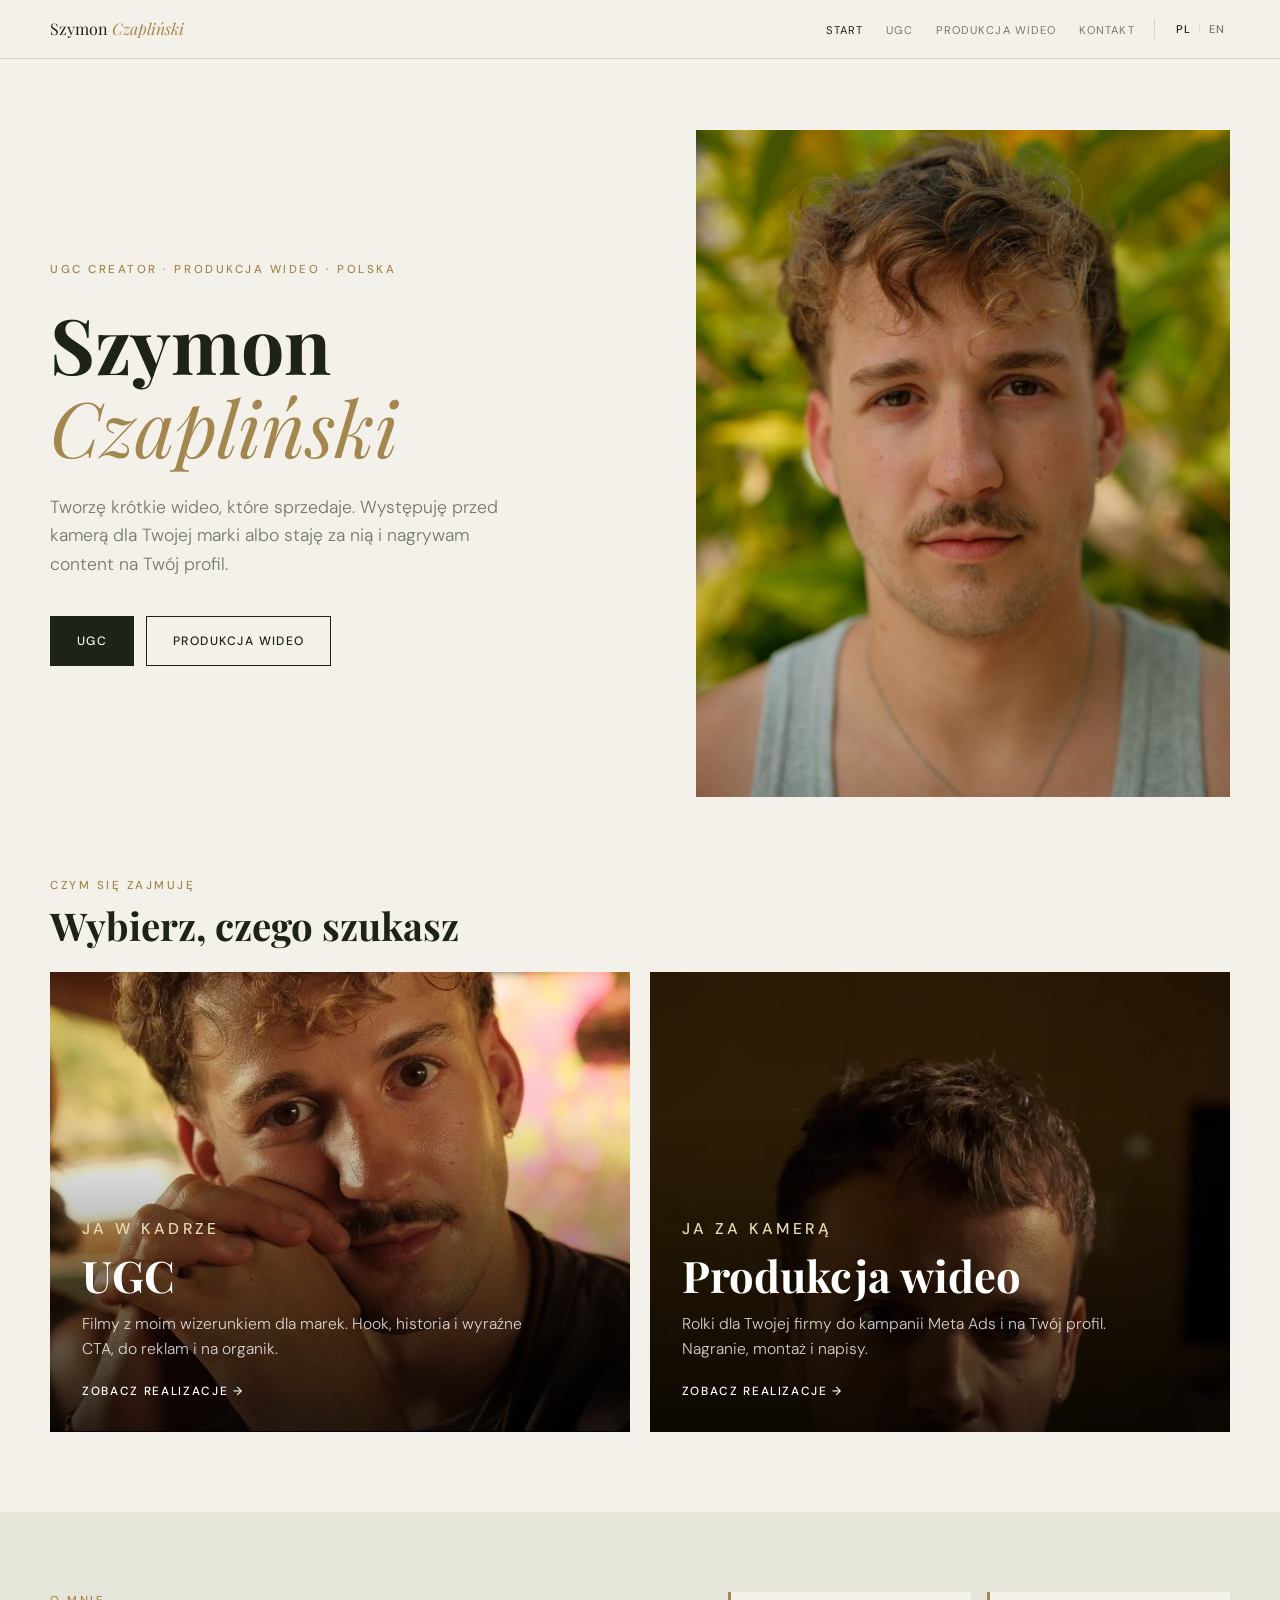
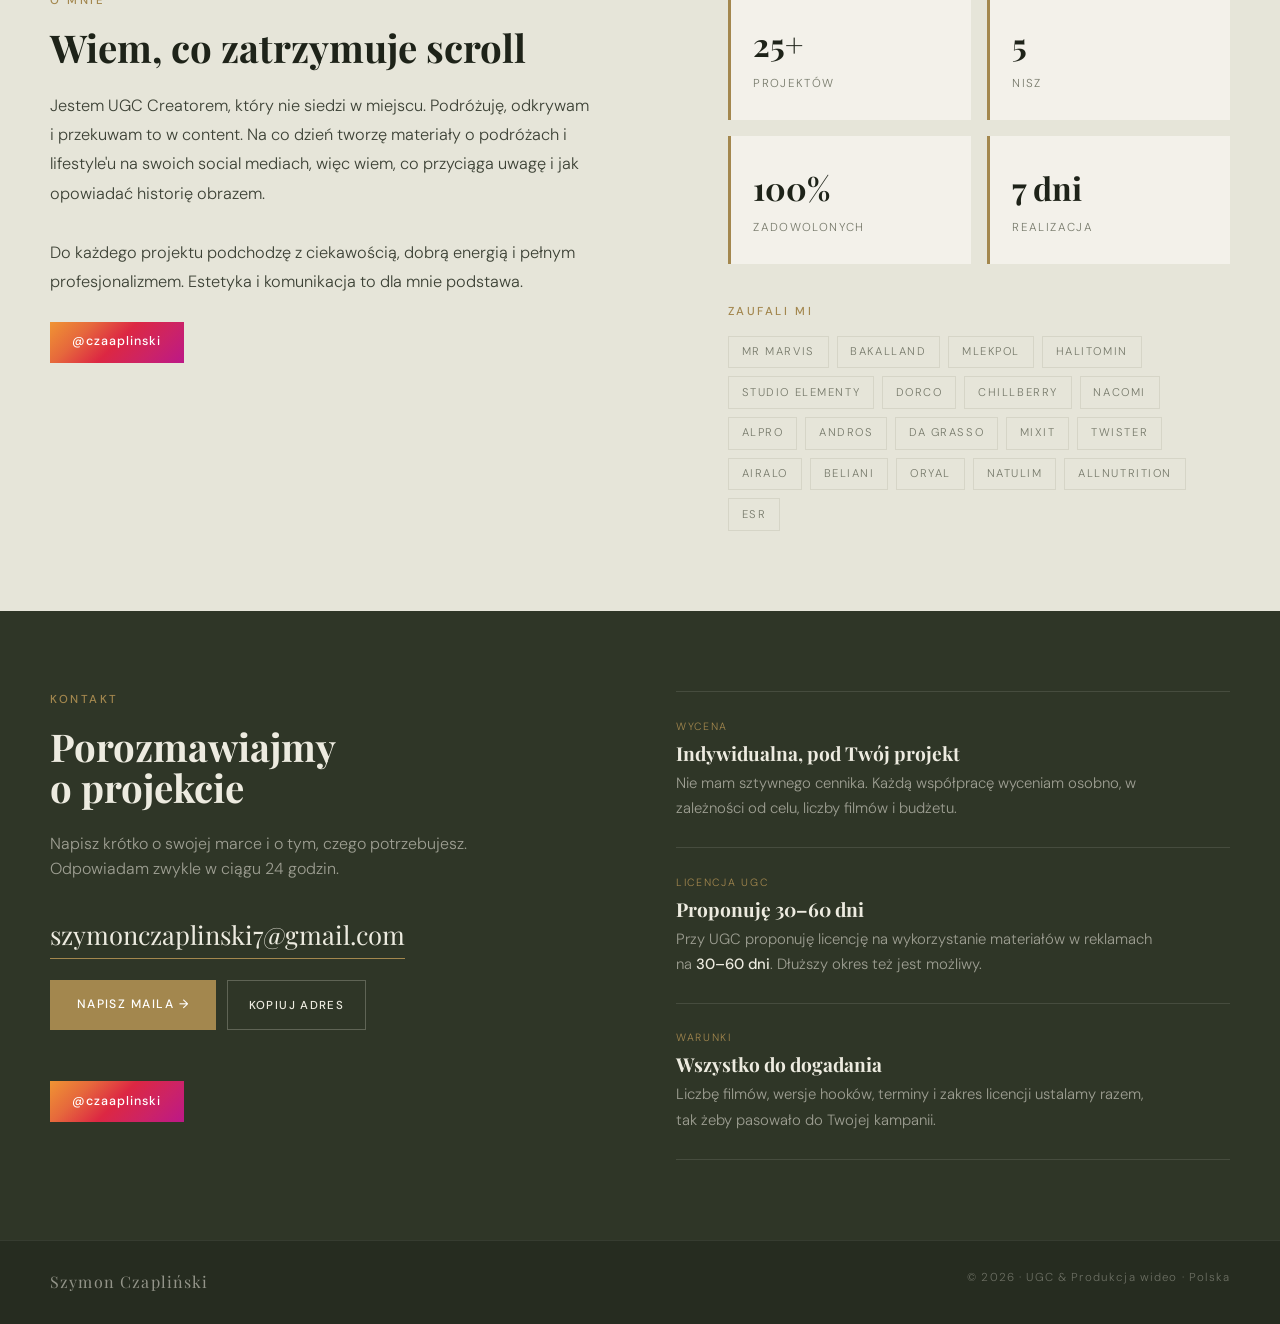
==== commit f4abb5c9: "Kafelki na komputerze: zdjęcie UGC i film podniesione, telefon bez zmian Co-Authored-By: Claude Opus" ====
--- a/index.html
+++ b/index.html
@@ -14,7 +14,7 @@
 <link rel="preconnect" href="https://fonts.googleapis.com"/>
 <link rel="preconnect" href="https://fonts.gstatic.com" crossorigin/>
 <link href="https://fonts.googleapis.com/css2?family=Playfair+Display:ital,wght@0,400;0,700;1,400&amp;family=DM+Sans:wght@300;400;500&amp;display=swap" rel="stylesheet"/>
-<link rel="stylesheet" href="style.css?v=202611021145"/>
+<link rel="stylesheet" href="style.css?v=202611021826"/>
 </head>
 <body>
 <nav class="wrap"><div class="inner">
@@ -37,7 +37,7 @@
       <a class="btn ghost" href="produkcja.html" data-pl="Produkcja wideo" data-en="Video production">Produkcja wideo</a>
     </div>
   </div>
-  <div class="portrait"><img src="szymon-hero.jpg?v=202611021145" alt="Szymon Czapliński" fetchpriority="high"/></div>
+  <div class="portrait"><img src="szymon-hero.jpg?v=202611021826" alt="Szymon Czapliński" fetchpriority="high"/></div>
 </div></section>
 
 <section class="doors wrap"><div class="inner">
@@ -45,7 +45,7 @@
   <h2 data-pl="Wybierz, czego szukasz" data-en="Choose what you need">Wybierz, czego szukasz</h2>
   <div class="door-grid">
     <a class="door" href="ugc.html">
-      <div class="door-media"><img class="shift" src="szymon-ugc.jpg?v=202611021145" alt="Szymon Czapliński" loading="lazy"/></div>
+      <div class="door-media"><img class="shift" src="szymon-ugc.jpg?v=202611021826" alt="Szymon Czapliński" loading="lazy"/></div>
       <div class="door-body">
         <p class="eyebrow" data-pl="Ja w kadrze" data-en="Me on camera">Ja w kadrze</p>
         <h3>UGC</h3>
@@ -123,6 +123,6 @@
   <div class="phone-frame"><div class="lightbox-screen"></div></div>
   <button type="button" class="lightbox-close" data-pl="✕ Zamknij" data-en="✕ Close">✕ Zamknij</button>
 </div>
-<script src="script.js?v=202611021145"></script>
+<script src="script.js?v=202611021826"></script>
 </body>
 </html>
--- a/style.css
+++ b/style.css
@@ -79,6 +79,7 @@
 .door-media video{object-position:50% 10%}
 .door-media img.shift{object-position:50% 0;transform-origin:50% 0;transform:scale(1.2)}
 @media (min-width:520px) and (max-width:860px){.door-media img.shift{object-position:50% 38%;transform:none}}
+@media (min-width:861px){.door-media img.shift{object-position:50% 100%;transform:none}.door-media video{object-position:50% 15%}}
 .door:hover .door-media video{transform:scale(1.04)}
 .door::after{content:"";position:absolute;inset:0;z-index:1;background:linear-gradient(180deg,rgba(0,0,0,0) 30%,rgba(0,0,0,.74) 100%)}
 .door-body{position:relative;z-index:2;padding:2rem;display:grid;gap:.7rem}
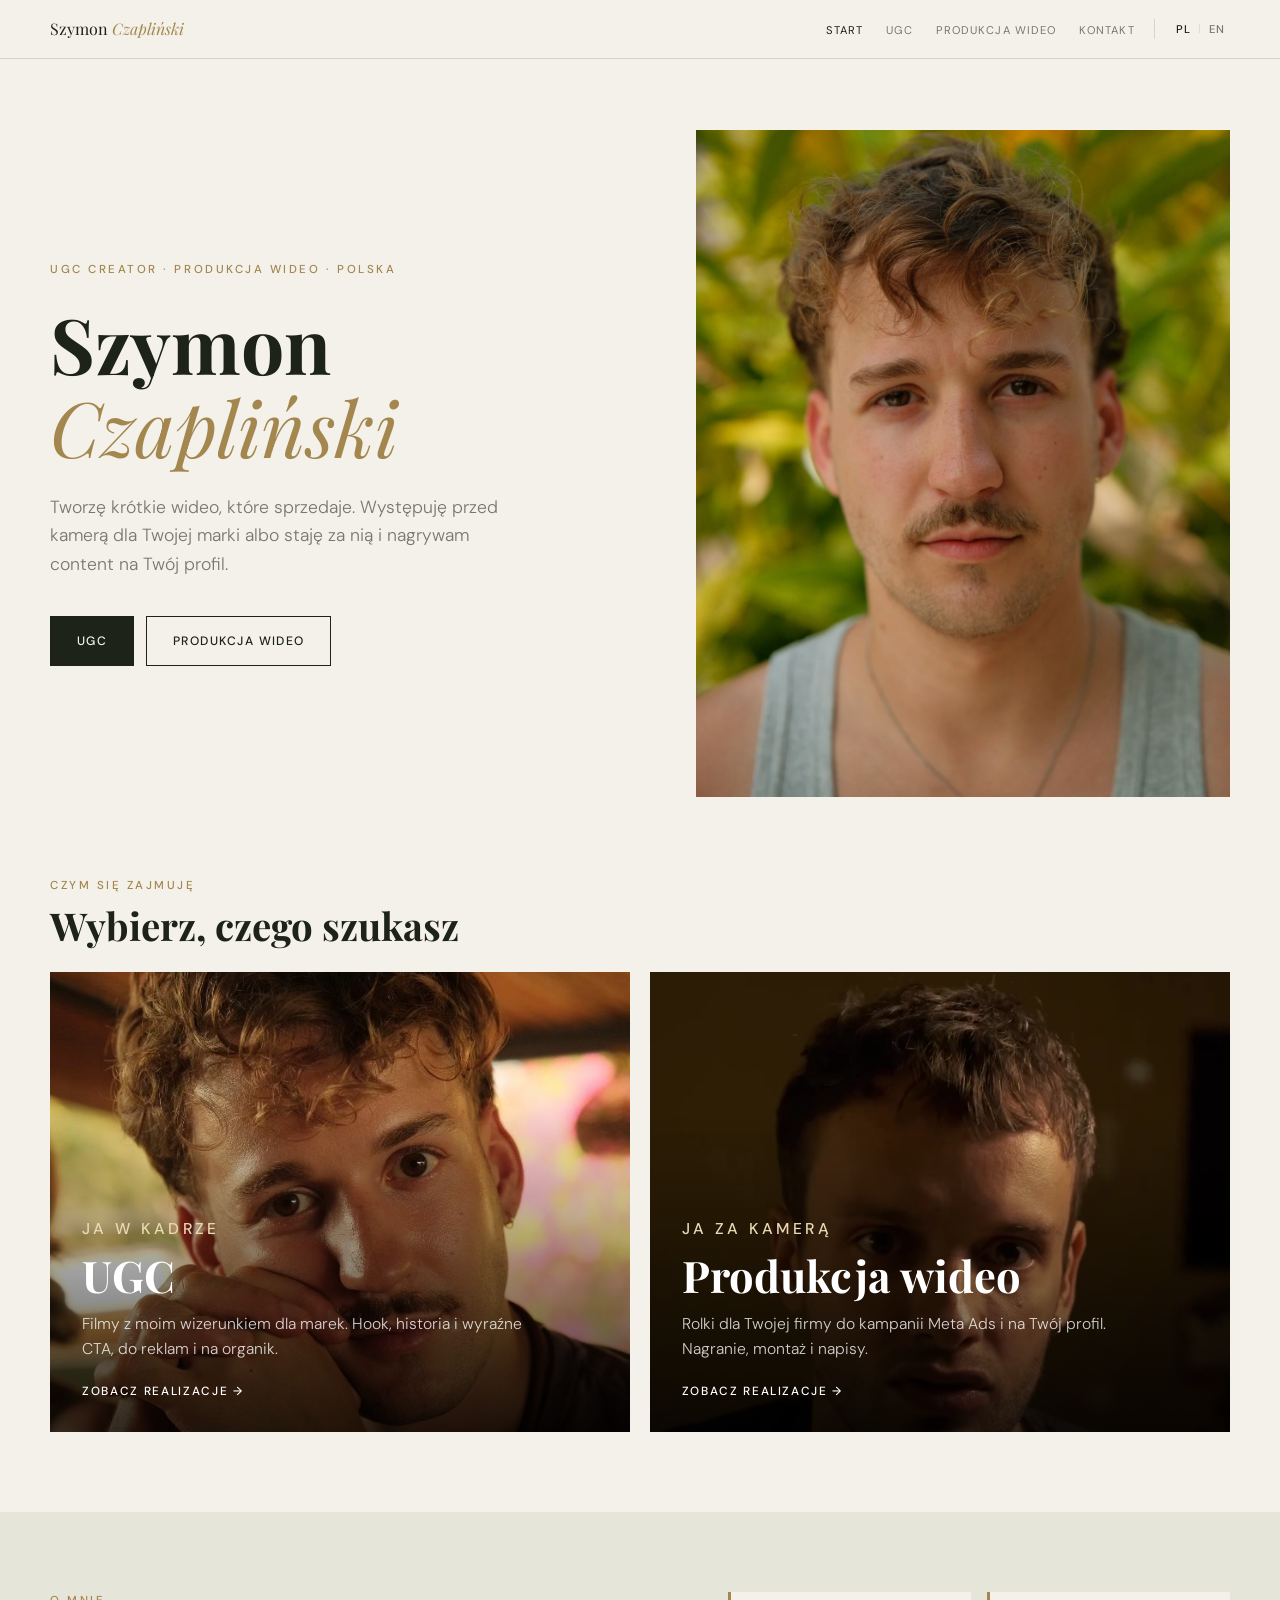
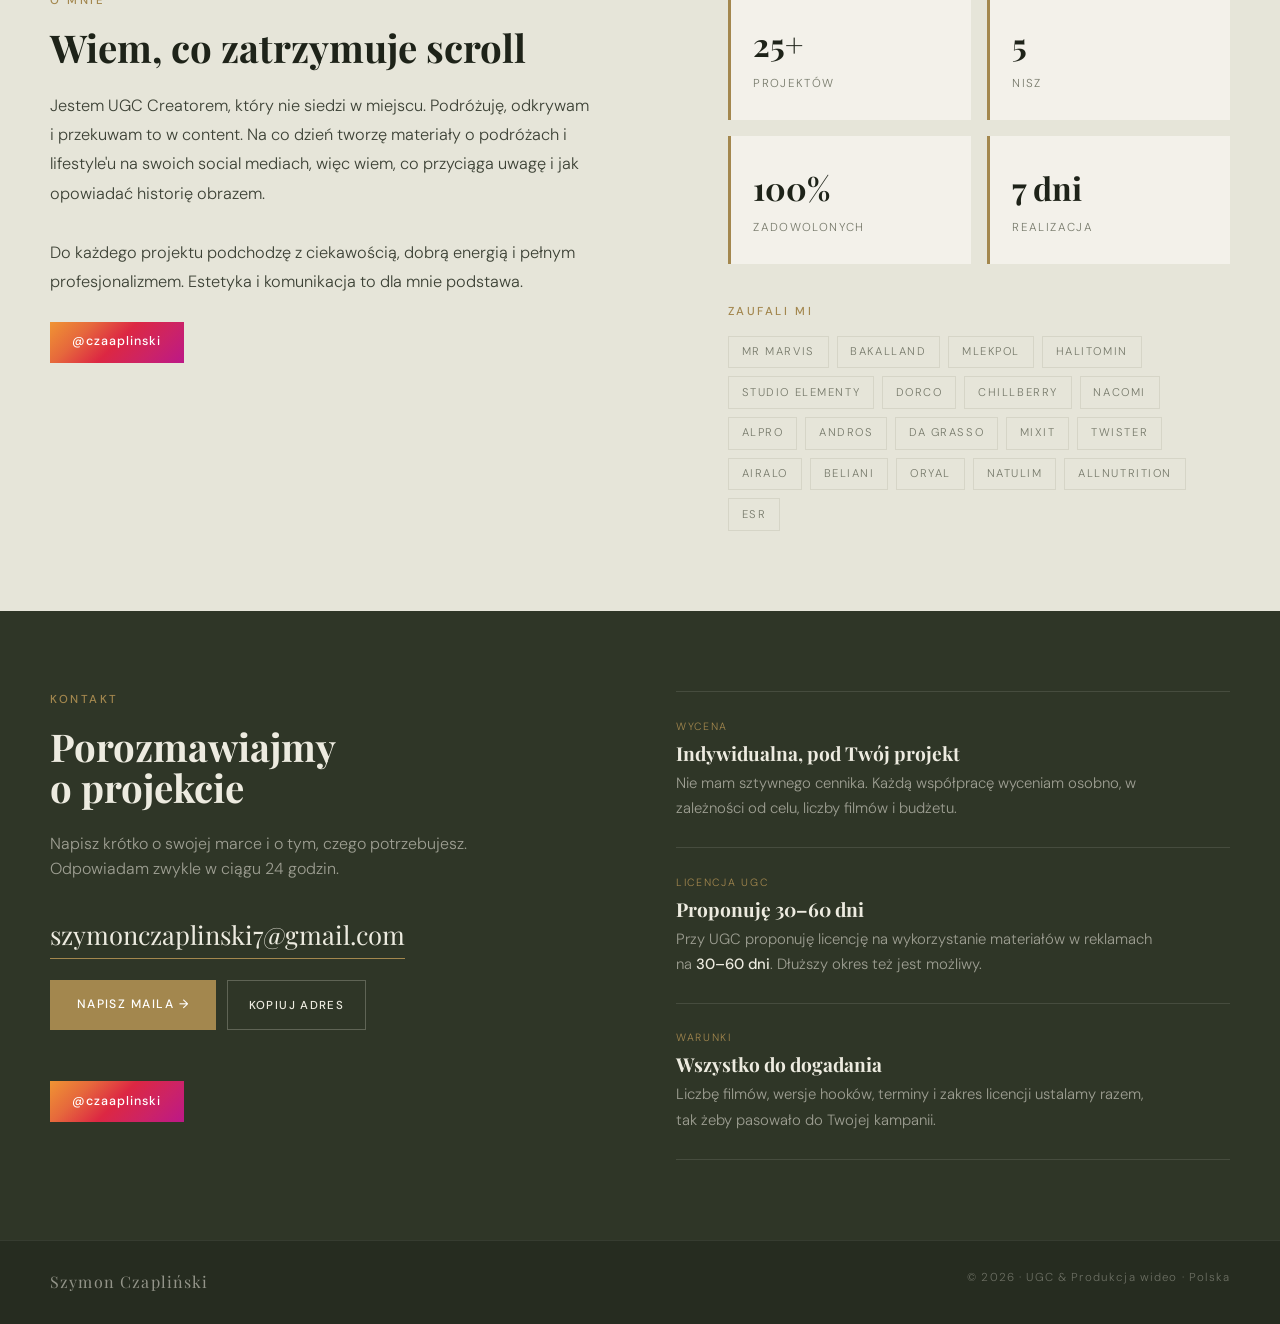
==== commit 4466a760: "Komputer: zdjęcie UGC niżej (usta nad opisem), film wyżej w całym klipie Co-Authored-By: Claude Opus" ====
--- a/index.html
+++ b/index.html
@@ -14,7 +14,7 @@
 <link rel="preconnect" href="https://fonts.googleapis.com"/>
 <link rel="preconnect" href="https://fonts.gstatic.com" crossorigin/>
 <link href="https://fonts.googleapis.com/css2?family=Playfair+Display:ital,wght@0,400;0,700;1,400&amp;family=DM+Sans:wght@300;400;500&amp;display=swap" rel="stylesheet"/>
-<link rel="stylesheet" href="style.css?v=202611021826"/>
+<link rel="stylesheet" href="style.css?v=202611021830"/>
 </head>
 <body>
 <nav class="wrap"><div class="inner">
@@ -37,7 +37,7 @@
       <a class="btn ghost" href="produkcja.html" data-pl="Produkcja wideo" data-en="Video production">Produkcja wideo</a>
     </div>
   </div>
-  <div class="portrait"><img src="szymon-hero.jpg?v=202611021826" alt="Szymon Czapliński" fetchpriority="high"/></div>
+  <div class="portrait"><img src="szymon-hero.jpg?v=202611021830" alt="Szymon Czapliński" fetchpriority="high"/></div>
 </div></section>
 
 <section class="doors wrap"><div class="inner">
@@ -45,7 +45,7 @@
   <h2 data-pl="Wybierz, czego szukasz" data-en="Choose what you need">Wybierz, czego szukasz</h2>
   <div class="door-grid">
     <a class="door" href="ugc.html">
-      <div class="door-media"><img class="shift" src="szymon-ugc.jpg?v=202611021826" alt="Szymon Czapliński" loading="lazy"/></div>
+      <div class="door-media"><img class="shift" src="szymon-ugc.jpg?v=202611021830" alt="Szymon Czapliński" loading="lazy"/></div>
       <div class="door-body">
         <p class="eyebrow" data-pl="Ja w kadrze" data-en="Me on camera">Ja w kadrze</p>
         <h3>UGC</h3>
@@ -123,6 +123,6 @@
   <div class="phone-frame"><div class="lightbox-screen"></div></div>
   <button type="button" class="lightbox-close" data-pl="✕ Zamknij" data-en="✕ Close">✕ Zamknij</button>
 </div>
-<script src="script.js?v=202611021826"></script>
+<script src="script.js?v=202611021830"></script>
 </body>
 </html>
--- a/style.css
+++ b/style.css
@@ -79,7 +79,7 @@
 .door-media video{object-position:50% 10%}
 .door-media img.shift{object-position:50% 0;transform-origin:50% 0;transform:scale(1.2)}
 @media (min-width:520px) and (max-width:860px){.door-media img.shift{object-position:50% 38%;transform:none}}
-@media (min-width:861px){.door-media img.shift{object-position:50% 100%;transform:none}.door-media video{object-position:50% 15%}}
+@media (min-width:861px){.door-media img.shift{object-position:50% 25%;transform:none}.door-media video{object-position:50% 28%}}
 .door:hover .door-media video{transform:scale(1.04)}
 .door::after{content:"";position:absolute;inset:0;z-index:1;background:linear-gradient(180deg,rgba(0,0,0,0) 30%,rgba(0,0,0,.74) 100%)}
 .door-body{position:relative;z-index:2;padding:2rem;display:grid;gap:.7rem}
